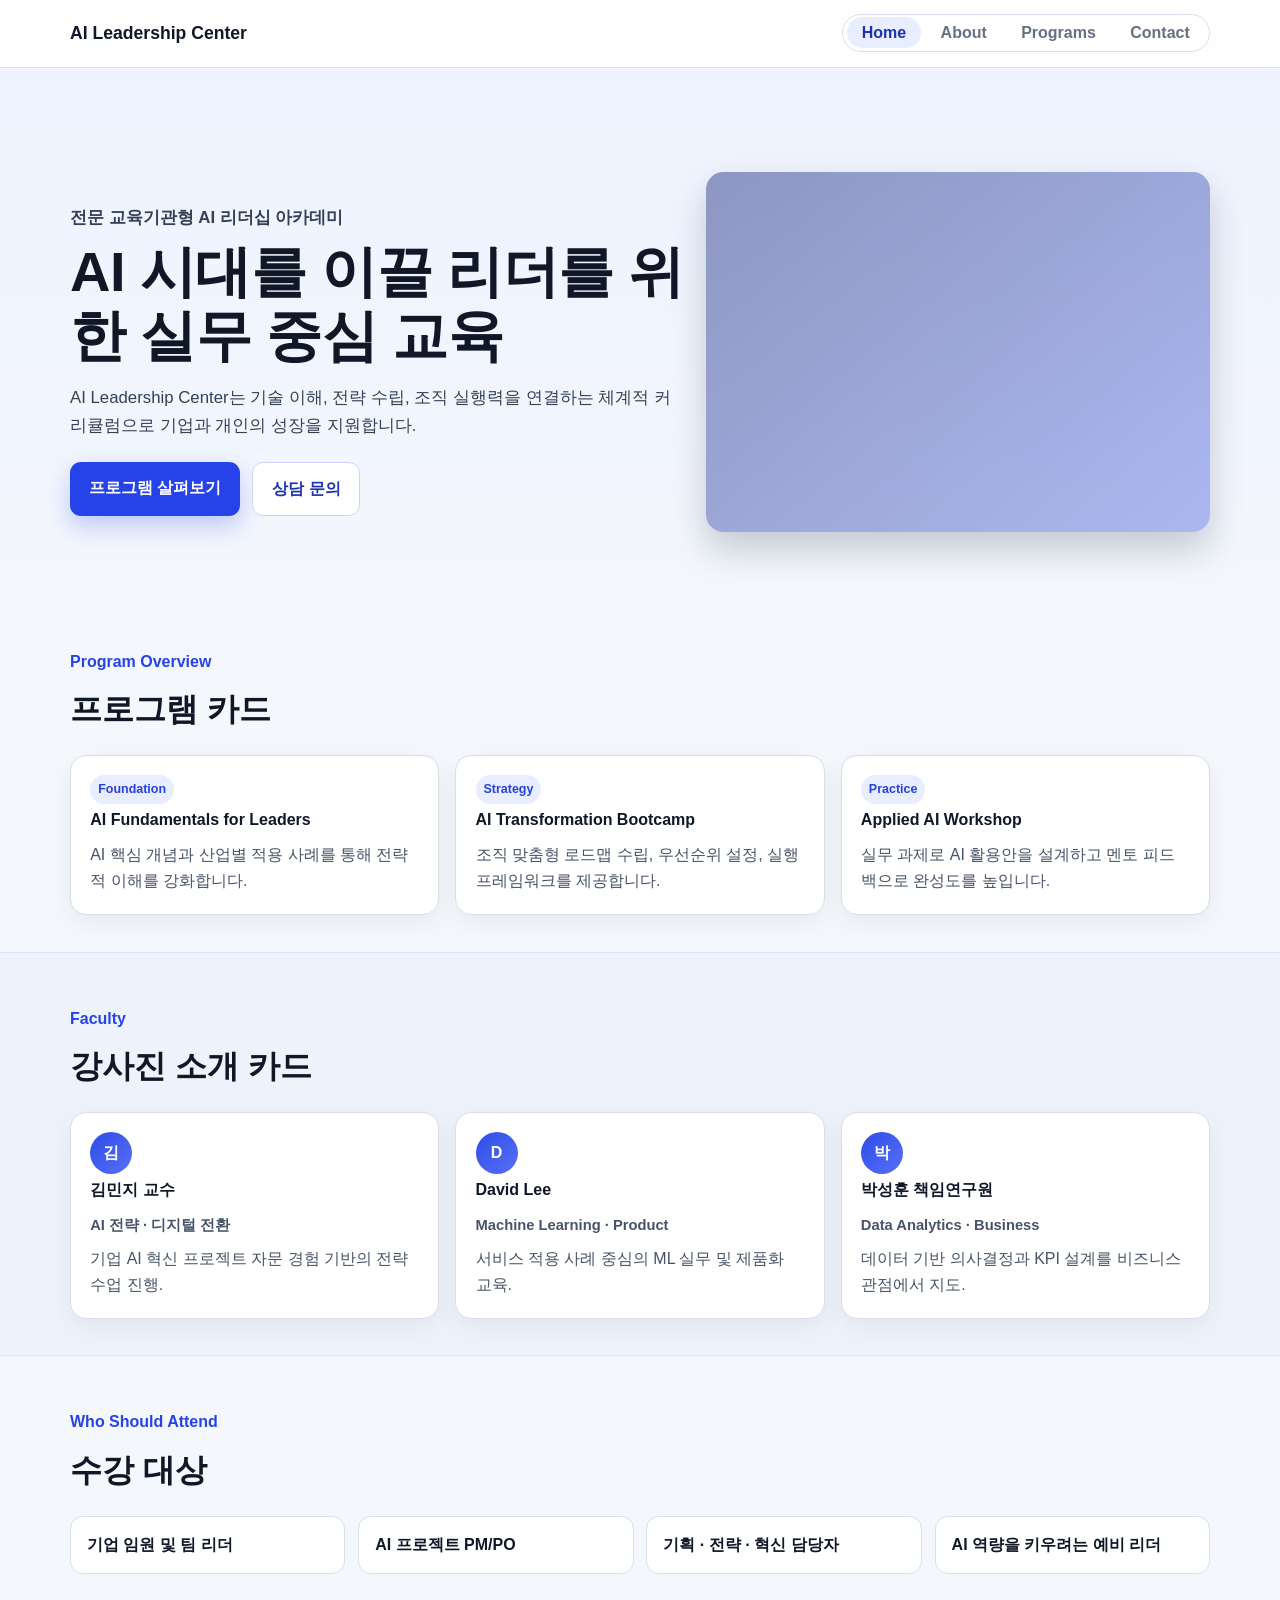
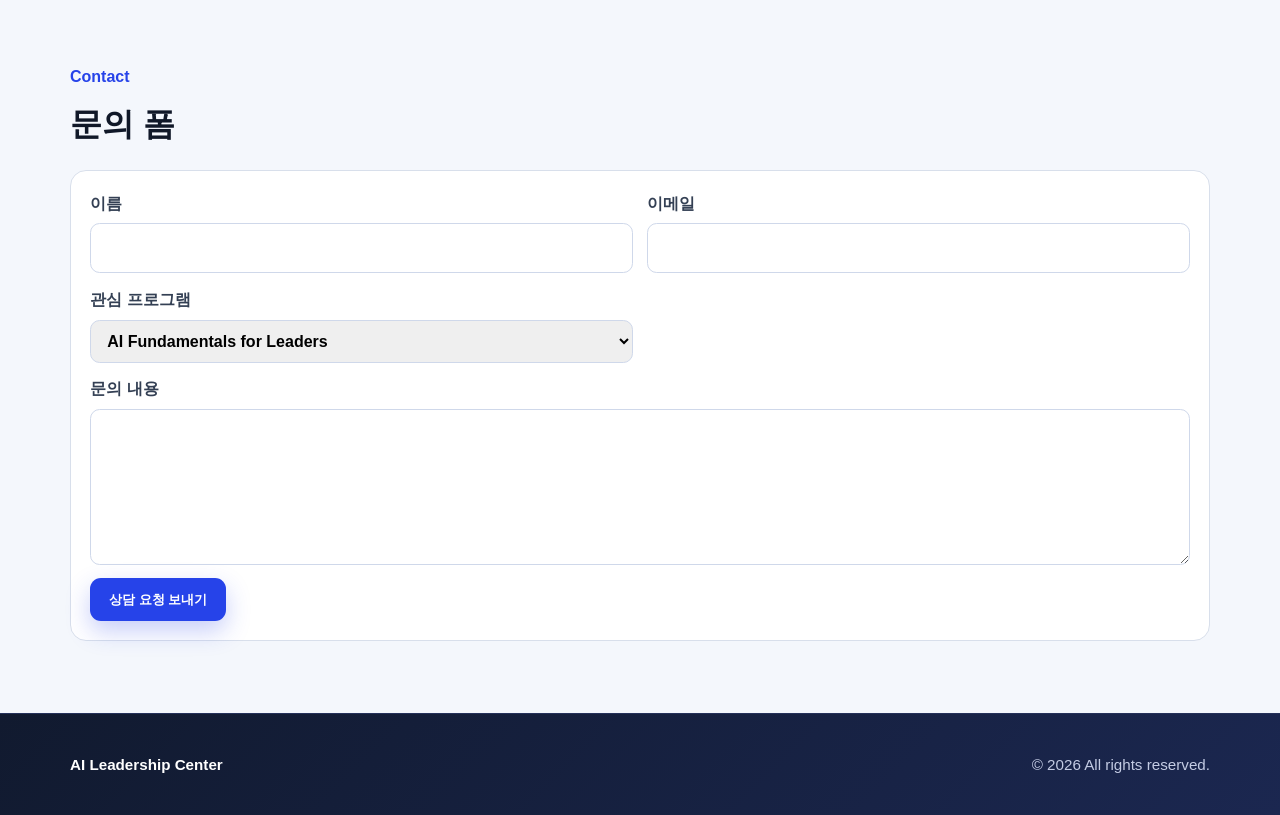
==== index.html @ 2c6bb5c0 "Fix cross-page navigation links and robust active menu detection" ====
<!DOCTYPE html>
<html lang="ko">
  <head>
    <meta charset="UTF-8" />
    <meta name="viewport" content="width=device-width, initial-scale=1.0" />
    <title>AI Leadership Center | Home</title>
    <link rel="stylesheet" href="styles.css" />
  </head>
  <body data-page="home">
    <header class="site-header">
      <div class="container">
        <h1 class="logo">AI Leadership Center</h1>
        <nav aria-label="주요 메뉴">
          <ul class="nav-links">
            <li><a href="./index.html" data-nav="home">Home</a></li>
            <li><a href="./about.html" data-nav="about">About</a></li>
            <li><a href="./programs.html" data-nav="programs">Programs</a></li>
            <li><a href="./contact.html" data-nav="contact">Contact</a></li>
          </ul>
        </nav>
      </div>
    </header>

    <main>
      <section class="hero">
        <div class="container hero-layout">
          <div class="hero-content">
            <p class="eyebrow">전문 교육기관형 AI 리더십 아카데미</p>
            <h2>AI 시대를 이끌 리더를 위한 실무 중심 교육</h2>
            <p>
              AI Leadership Center는 기술 이해, 전략 수립, 조직 실행력을 연결하는
              체계적 커리큘럼으로 기업과 개인의 성장을 지원합니다.
            </p>
            <div class="hero-actions">
              <a class="button" href="#programs">프로그램 살펴보기</a>
              <a class="button secondary" href="#inquiry">상담 문의</a>
            </div>
          </div>
          <div class="hero-image" role="img" aria-label="AI 교육 현장 이미지"></div>
        </div>
      </section>

      <section id="programs" class="section container">
        <div class="section-heading">
          <p class="eyebrow">Program Overview</p>
          <h3>프로그램 카드</h3>
        </div>
        <div class="program-grid">
          <article class="program-card">
            <span class="tag">Foundation</span>
            <h4>AI Fundamentals for Leaders</h4>
            <p>AI 핵심 개념과 산업별 적용 사례를 통해 전략적 이해를 강화합니다.</p>
          </article>
          <article class="program-card">
            <span class="tag">Strategy</span>
            <h4>AI Transformation Bootcamp</h4>
            <p>조직 맞춤형 로드맵 수립, 우선순위 설정, 실행 프레임워크를 제공합니다.</p>
          </article>
          <article class="program-card">
            <span class="tag">Practice</span>
            <h4>Applied AI Workshop</h4>
            <p>실무 과제로 AI 활용안을 설계하고 멘토 피드백으로 완성도를 높입니다.</p>
          </article>
        </div>
      </section>

      <section class="section section-alt">
        <div class="container">
          <div class="section-heading">
            <p class="eyebrow">Faculty</p>
            <h3>강사진 소개 카드</h3>
          </div>
          <div class="faculty-grid">
            <article class="faculty-card">
              <div class="avatar">김</div>
              <h4>김민지 교수</h4>
              <p class="meta">AI 전략 · 디지털 전환</p>
              <p>기업 AI 혁신 프로젝트 자문 경험 기반의 전략 수업 진행.</p>
            </article>
            <article class="faculty-card">
              <div class="avatar">D</div>
              <h4>David Lee</h4>
              <p class="meta">Machine Learning · Product</p>
              <p>서비스 적용 사례 중심의 ML 실무 및 제품화 교육.</p>
            </article>
            <article class="faculty-card">
              <div class="avatar">박</div>
              <h4>박성훈 책임연구원</h4>
              <p class="meta">Data Analytics · Business</p>
              <p>데이터 기반 의사결정과 KPI 설계를 비즈니스 관점에서 지도.</p>
            </article>
          </div>
        </div>
      </section>

      <section class="section container">
        <div class="section-heading">
          <p class="eyebrow">Who Should Attend</p>
          <h3>수강 대상</h3>
        </div>
        <div class="audience-grid">
          <article class="audience-item">기업 임원 및 팀 리더</article>
          <article class="audience-item">AI 프로젝트 PM/PO</article>
          <article class="audience-item">기획 · 전략 · 혁신 담당자</article>
          <article class="audience-item">AI 역량을 키우려는 예비 리더</article>
        </div>
      </section>

      <section id="inquiry" class="section container">
        <div class="section-heading">
          <p class="eyebrow">Contact</p>
          <h3>문의 폼</h3>
        </div>
        <form class="inquiry-form" action="#" method="post">
          <label>
            이름
            <input type="text" name="name" required />
          </label>
          <label>
            이메일
            <input type="email" name="email" required />
          </label>
          <label>
            관심 프로그램
            <select name="program">
              <option>AI Fundamentals for Leaders</option>
              <option>AI Transformation Bootcamp</option>
              <option>Applied AI Workshop</option>
            </select>
          </label>
          <label class="full">
            문의 내용
            <textarea name="message" rows="5" required></textarea>
          </label>
          <button class="button" type="submit">상담 요청 보내기</button>
        </form>
      </section>
    </main>

    <footer class="site-footer">
      <div class="container footer-content">
        <p class="footer-brand">AI Leadership Center</p>
        <p>© <span id="year"></span> All rights reserved.</p>
      </div>
    </footer>

    <script src="script.js"></script>
  </body>
</html>
---- styles.css ----
:root {
  --bg: #f4f7fc;
  --surface: #ffffff;
  --text: #101828;
  --primary: #2643e9;
  --primary-dark: #1d33af;
  --muted: #667085;
  --line: #d8dfeb;
}

* { box-sizing: border-box; }

body {
  margin: 0;
  font-family: "Pretendard", "Noto Sans KR", -apple-system, BlinkMacSystemFont, "Segoe UI", sans-serif;
  color: var(--text);
  background: linear-gradient(180deg, #edf2ff 0%, var(--bg) 28%);
  line-height: 1.65;
}

.container { width: min(1140px, 92%); margin: 0 auto; }

.site-header {
  position: sticky; top: 0; z-index: 10;
  background: rgba(255, 255, 255, 0.9);
  backdrop-filter: blur(10px);
  border-bottom: 1px solid var(--line);
}
.site-header .container {
  display: flex; align-items: center; justify-content: space-between;
  gap: 1rem; padding: 0.9rem 0;
}
.logo { margin: 0; font-size: 1.1rem; font-weight: 800; }

.nav-links {
  list-style: none; display: flex; gap: 0.35rem;
  padding: 0.3rem; margin: 0; border: 1px solid var(--line);
  border-radius: 999px; background: var(--surface);
}
.nav-links a {
  text-decoration: none; color: var(--muted); font-weight: 600;
  padding: 0.45rem 0.9rem; border-radius: 999px;
}
.nav-links a.active, .nav-links a:hover { background: #e8edff; color: var(--primary-dark); }

.hero { padding: 6.5rem 0 4rem; }
.hero-layout {
  display: grid; grid-template-columns: 1.1fr 0.9fr; gap: 1.2rem;
  align-items: center;
}
.eyebrow { color: var(--primary); font-weight: 700; margin-bottom: 0.5rem; }
.hero-content h2 {
  margin: 0; font-size: clamp(2.1rem, 4.6vw, 3.5rem);
  line-height: 1.15; letter-spacing: -0.01em;
}
.hero-content p { margin-top: 1rem; color: #344054; font-size: 1.05rem; }
.hero-actions { display: flex; gap: 0.75rem; flex-wrap: wrap; margin-top: 1.4rem; }
.hero-image {
  min-height: 360px; border-radius: 1.1rem;
  background:
    linear-gradient(140deg, rgba(22, 38, 120, 0.45), rgba(39, 66, 216, 0.35)),
    url('https://images.unsplash.com/photo-1516321318423-f06f85e504b3?auto=format&fit=crop&w=1200&q=80') center/cover no-repeat;
  box-shadow: 0 18px 36px rgba(16, 24, 40, 0.2);
}

.button {
  display: inline-block; background: var(--primary); color: #fff;
  text-decoration: none; padding: 0.78rem 1.18rem; border-radius: 0.68rem;
  font-weight: 600; border: 0; cursor: pointer;
  box-shadow: 0 10px 24px rgba(38, 67, 233, 0.26);
}
.button:hover { background: var(--primary-dark); }
.button.secondary {
  background: #fff; color: var(--primary-dark);
  border: 1px solid #cad4ff; box-shadow: none;
}

.section { padding: 2.3rem 0; }
.section-alt {
  background: #eef2fb; border-top: 1px solid #dde4f3; border-bottom: 1px solid #dde4f3;
}
.section-heading h3 { margin: 0; font-size: clamp(1.4rem, 2.8vw, 2rem); }
.page-content { padding: 4rem 0 5rem; }

.program-grid, .faculty-grid {
  display: grid; grid-template-columns: repeat(auto-fit, minmax(230px, 1fr));
  gap: 1rem; margin-top: 1.2rem;
}
.program-card, .faculty-card {
  background: var(--surface); border: 1px solid var(--line); padding: 1.2rem;
  border-radius: 1rem; box-shadow: 0 8px 26px rgba(16, 24, 40, 0.06);
}
.program-card h4, .faculty-card h4 { margin: 0.2rem 0 0; }
.program-card p, .faculty-card p { margin: 0.55rem 0 0; color: #475467; }
.tag {
  display: inline-block; font-size: 0.78rem; font-weight: 700;
  color: #2742d8; background: #e8edff; padding: 0.25rem 0.5rem; border-radius: 999px;
}
.avatar {
  width: 42px; height: 42px; border-radius: 50%; display: grid; place-items: center;
  background: linear-gradient(135deg, #2d4dea, #5870f6); color: #fff; font-weight: 700;
}
.meta { font-size: 0.92rem; color: #2c4de0; font-weight: 600; }

.audience-grid {
  margin-top: 1.2rem;
  display: grid; grid-template-columns: repeat(auto-fit, minmax(210px, 1fr)); gap: 0.8rem;
}
.audience-item {
  background: #fff; border: 1px solid var(--line); border-radius: 0.8rem;
  padding: 0.95rem 1rem; font-weight: 600;
}

.inquiry-form {
  margin-top: 1.2rem;
  background: #fff; border: 1px solid var(--line); border-radius: 1rem;
  padding: 1.2rem; display: grid; gap: 0.85rem;
  grid-template-columns: repeat(2, minmax(0, 1fr));
}
.inquiry-form label {
  display: grid; gap: 0.4rem; font-weight: 600; color: #344054;
}
.inquiry-form input, .inquiry-form select, .inquiry-form textarea {
  width: 100%; border: 1px solid #cfd8ea; border-radius: 0.6rem;
  padding: 0.68rem 0.75rem; font: inherit;
}
.inquiry-form .full { grid-column: 1 / -1; }
.inquiry-form button { width: fit-content; }

.contact-list { padding-left: 1.2rem; }
.site-footer {
  margin-top: 2.2rem; background: linear-gradient(135deg, #111a2f, #1b2750);
  color: #c4cce4; border-top: 1px solid #25315a;
}
.footer-content {
  display: flex; justify-content: space-between; gap: 1rem; align-items: center;
  padding: 1.4rem 0; font-size: 0.95rem;
}
.footer-brand { margin: 0; font-weight: 700; color: #fff; }

@media (max-width: 960px) {
  .hero-layout { grid-template-columns: 1fr; }
  .hero-image { min-height: 280px; }
}

@media (max-width: 760px) {
  .site-header .container, .footer-content { flex-direction: column; align-items: flex-start; }
  .inquiry-form { grid-template-columns: 1fr; }
}
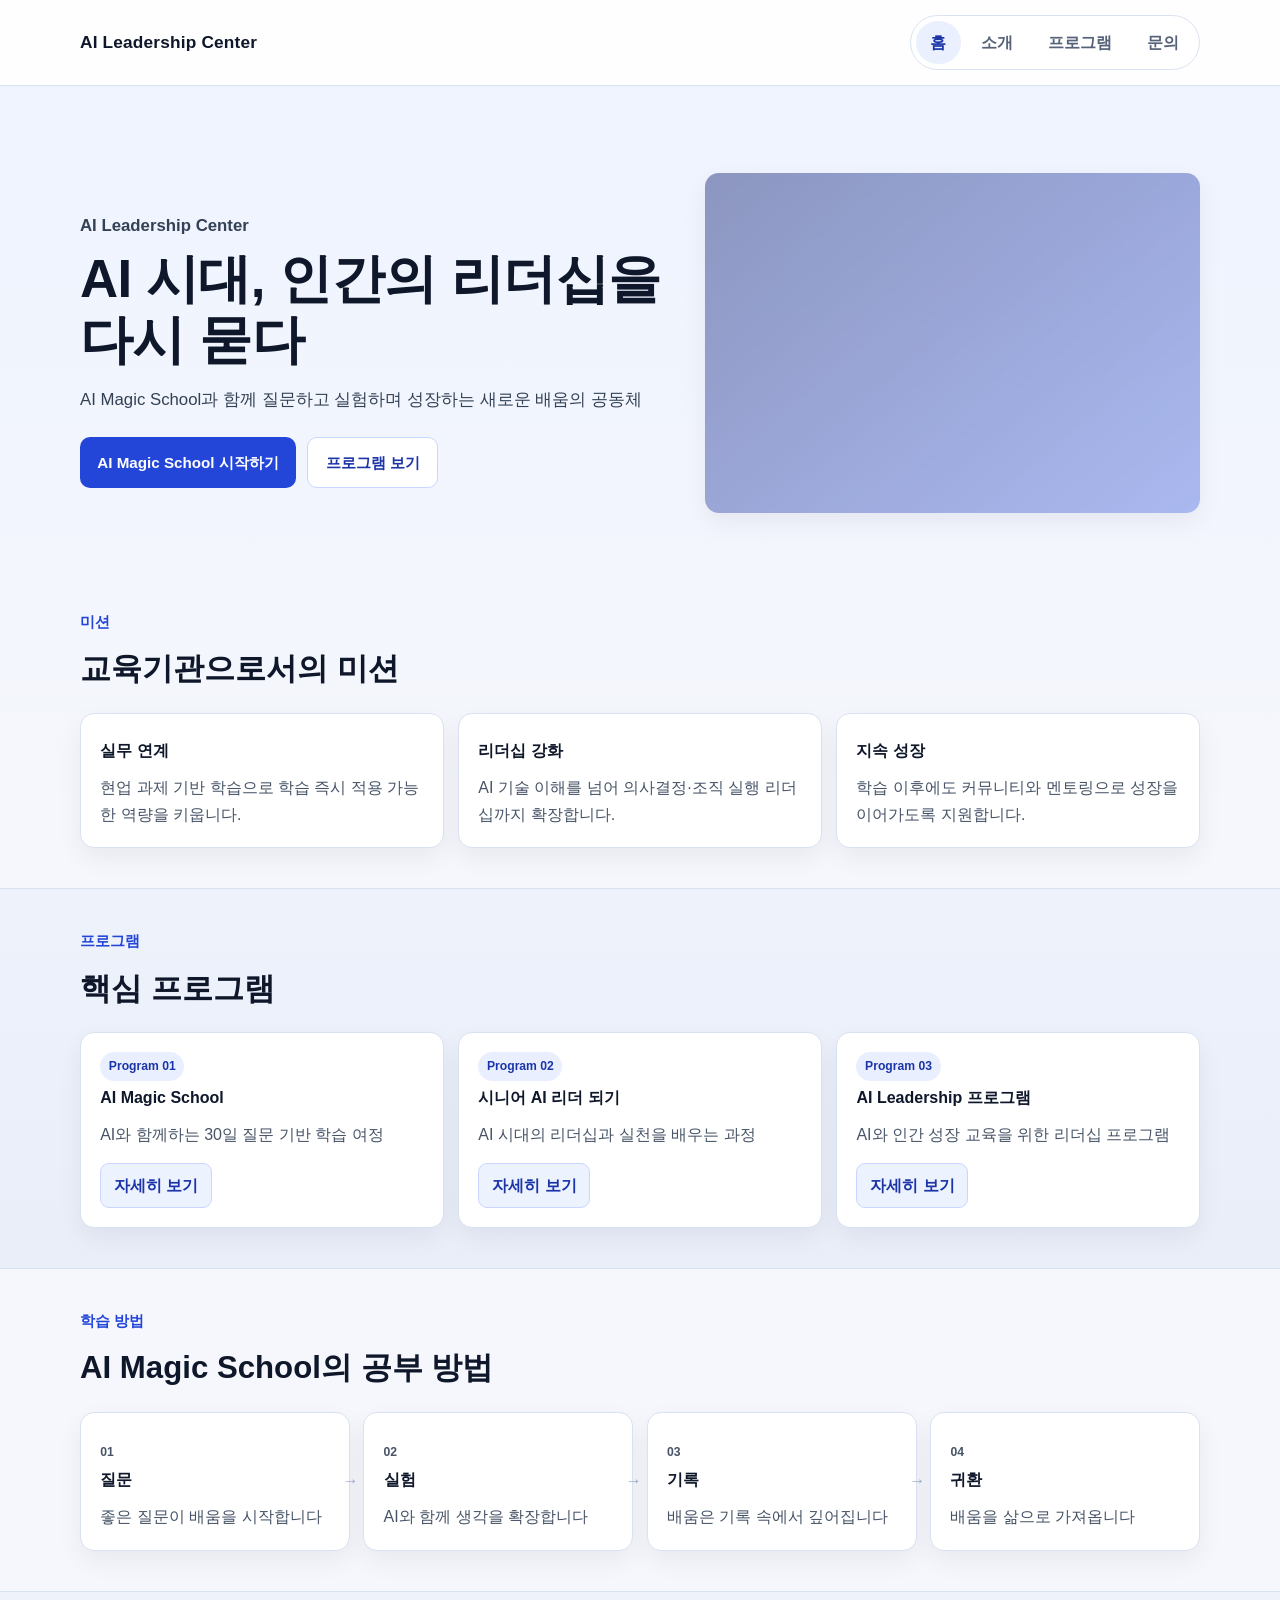
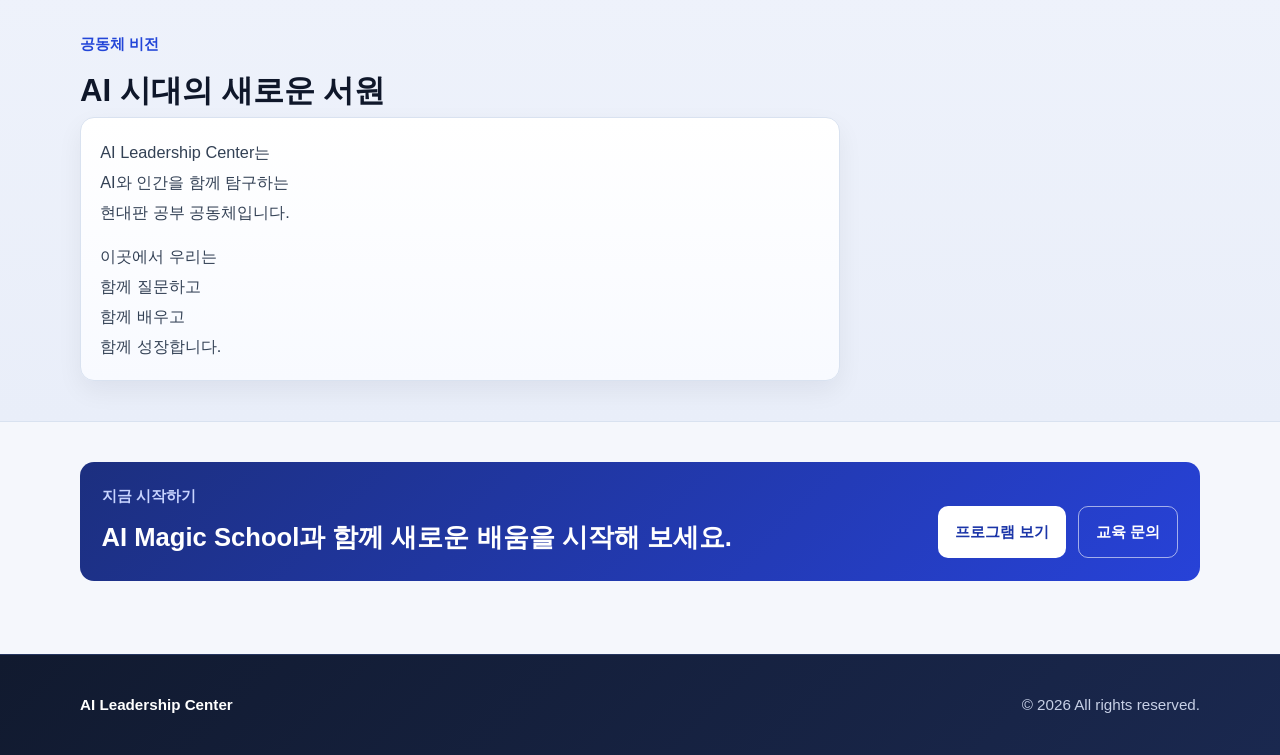
==== commit 5ab5b5b1: "Fix static navigation href format across all pages" ====
--- a/index.html
+++ b/index.html
@@ -12,128 +12,141 @@
         <h1 class="logo">AI Leadership Center</h1>
         <nav aria-label="주요 메뉴">
           <ul class="nav-links">
-            <li><a href="./index.html" data-nav="home">Home</a></li>
-            <li><a href="./about.html" data-nav="about">About</a></li>
-            <li><a href="./programs.html" data-nav="programs">Programs</a></li>
-            <li><a href="./contact.html" data-nav="contact">Contact</a></li>
+            <li><a href="index.html" data-nav="home">홈</a></li>
+            <li><a href="about.html" data-nav="about">소개</a></li>
+            <li><a href="programs.html" data-nav="programs">프로그램</a></li>
+            <li><a href="contact.html" data-nav="contact">문의</a></li>
           </ul>
         </nav>
       </div>
     </header>
 
     <main>
-      <section class="hero">
+      <section id="hero" class="hero">
         <div class="container hero-layout">
           <div class="hero-content">
-            <p class="eyebrow">전문 교육기관형 AI 리더십 아카데미</p>
-            <h2>AI 시대를 이끌 리더를 위한 실무 중심 교육</h2>
+            <p class="eyebrow">AI Leadership Center</p>
+            <h2>AI 시대, 인간의 리더십을 다시 묻다</h2>
             <p>
-              AI Leadership Center는 기술 이해, 전략 수립, 조직 실행력을 연결하는
-              체계적 커리큘럼으로 기업과 개인의 성장을 지원합니다.
+              AI Magic School과 함께 질문하고 실험하며 성장하는 새로운 배움의 공동체
             </p>
             <div class="hero-actions">
-              <a class="button" href="#programs">프로그램 살펴보기</a>
-              <a class="button secondary" href="#inquiry">상담 문의</a>
+              <a class="button" href="./contact.html">AI Magic School 시작하기</a>
+              <a class="button secondary" href="./programs.html">프로그램 보기</a>
             </div>
           </div>
           <div class="hero-image" role="img" aria-label="AI 교육 현장 이미지"></div>
         </div>
       </section>
 
-      <section id="programs" class="section container">
+      <section id="mission" class="section container">
         <div class="section-heading">
-          <p class="eyebrow">Program Overview</p>
-          <h3>프로그램 카드</h3>
+          <p class="eyebrow">미션</p>
+          <h3>교육기관으로서의 미션</h3>
         </div>
-        <div class="program-grid">
+        <div class="mission-grid">
           <article class="program-card">
-            <span class="tag">Foundation</span>
-            <h4>AI Fundamentals for Leaders</h4>
-            <p>AI 핵심 개념과 산업별 적용 사례를 통해 전략적 이해를 강화합니다.</p>
+            <h4>실무 연계</h4>
+            <p>현업 과제 기반 학습으로 학습 즉시 적용 가능한 역량을 키웁니다.</p>
           </article>
           <article class="program-card">
-            <span class="tag">Strategy</span>
-            <h4>AI Transformation Bootcamp</h4>
-            <p>조직 맞춤형 로드맵 수립, 우선순위 설정, 실행 프레임워크를 제공합니다.</p>
+            <h4>리더십 강화</h4>
+            <p>AI 기술 이해를 넘어 의사결정·조직 실행 리더십까지 확장합니다.</p>
           </article>
           <article class="program-card">
-            <span class="tag">Practice</span>
-            <h4>Applied AI Workshop</h4>
-            <p>실무 과제로 AI 활용안을 설계하고 멘토 피드백으로 완성도를 높입니다.</p>
+            <h4>지속 성장</h4>
+            <p>학습 이후에도 커뮤니티와 멘토링으로 성장을 이어가도록 지원합니다.</p>
           </article>
         </div>
       </section>
 
-      <section class="section section-alt">
+      <section id="programs" class="section section-alt">
         <div class="container">
           <div class="section-heading">
-            <p class="eyebrow">Faculty</p>
-            <h3>강사진 소개 카드</h3>
+            <p class="eyebrow">프로그램</p>
+            <h3>핵심 프로그램</h3>
           </div>
-          <div class="faculty-grid">
-            <article class="faculty-card">
-              <div class="avatar">김</div>
-              <h4>김민지 교수</h4>
-              <p class="meta">AI 전략 · 디지털 전환</p>
-              <p>기업 AI 혁신 프로젝트 자문 경험 기반의 전략 수업 진행.</p>
+          <div class="program-grid">
+            <article class="program-card">
+              <span class="tag">Program 01</span>
+              <h4>AI Magic School</h4>
+              <p>AI와 함께하는 30일 질문 기반 학습 여정</p>
+              <a class="card-link" href="./programs.html">자세히 보기</a>
             </article>
-            <article class="faculty-card">
-              <div class="avatar">D</div>
-              <h4>David Lee</h4>
-              <p class="meta">Machine Learning · Product</p>
-              <p>서비스 적용 사례 중심의 ML 실무 및 제품화 교육.</p>
+            <article class="program-card">
+              <span class="tag">Program 02</span>
+              <h4>시니어 AI 리더 되기</h4>
+              <p>AI 시대의 리더십과 실천을 배우는 과정</p>
+              <a class="card-link" href="./programs.html">자세히 보기</a>
             </article>
-            <article class="faculty-card">
-              <div class="avatar">박</div>
-              <h4>박성훈 책임연구원</h4>
-              <p class="meta">Data Analytics · Business</p>
-              <p>데이터 기반 의사결정과 KPI 설계를 비즈니스 관점에서 지도.</p>
+            <article class="program-card">
+              <span class="tag">Program 03</span>
+              <h4>AI Leadership 프로그램</h4>
+              <p>AI와 인간 성장 교육을 위한 리더십 프로그램</p>
+              <a class="card-link" href="./programs.html">자세히 보기</a>
             </article>
           </div>
         </div>
       </section>
 
-      <section class="section container">
+      <section id="learning-method" class="section container">
         <div class="section-heading">
-          <p class="eyebrow">Who Should Attend</p>
-          <h3>수강 대상</h3>
+          <p class="eyebrow">학습 방법</p>
+          <h3>AI Magic School의 공부 방법</h3>
         </div>
-        <div class="audience-grid">
-          <article class="audience-item">기업 임원 및 팀 리더</article>
-          <article class="audience-item">AI 프로젝트 PM/PO</article>
-          <article class="audience-item">기획 · 전략 · 혁신 담당자</article>
-          <article class="audience-item">AI 역량을 키우려는 예비 리더</article>
+        <div class="study-flow">
+          <article class="flow-card">
+            <p class="flow-step">01</p>
+            <h4>질문</h4>
+            <p>좋은 질문이 배움을 시작합니다</p>
+          </article>
+          <article class="flow-card">
+            <p class="flow-step">02</p>
+            <h4>실험</h4>
+            <p>AI와 함께 생각을 확장합니다</p>
+          </article>
+          <article class="flow-card">
+            <p class="flow-step">03</p>
+            <h4>기록</h4>
+            <p>배움은 기록 속에서 깊어집니다</p>
+          </article>
+          <article class="flow-card">
+            <p class="flow-step">04</p>
+            <h4>귀환</h4>
+            <p>배움을 삶으로 가져옵니다</p>
+          </article>
         </div>
       </section>
 
-      <section id="inquiry" class="section container">
-        <div class="section-heading">
-          <p class="eyebrow">Contact</p>
-          <h3>문의 폼</h3>
+      <section id="community-vision" class="section section-alt vision-reflection">
+        <div class="container">
+          <div class="section-heading">
+            <p class="eyebrow">공동체 비전</p>
+            <h3>AI 시대의 새로운 서원</h3>
+          </div>
+          <div class="vision-panel quiet-panel">
+            <p>AI Leadership Center는</p>
+            <p>AI와 인간을 함께 탐구하는</p>
+            <p>현대판 공부 공동체입니다.</p>
+            <p class="divider-space">이곳에서 우리는</p>
+            <p>함께 질문하고</p>
+            <p>함께 배우고</p>
+            <p>함께 성장합니다.</p>
+          </div>
         </div>
-        <form class="inquiry-form" action="#" method="post">
-          <label>
-            이름
-            <input type="text" name="name" required />
-          </label>
-          <label>
-            이메일
-            <input type="email" name="email" required />
-          </label>
-          <label>
-            관심 프로그램
-            <select name="program">
-              <option>AI Fundamentals for Leaders</option>
-              <option>AI Transformation Bootcamp</option>
-              <option>Applied AI Workshop</option>
-            </select>
-          </label>
-          <label class="full">
-            문의 내용
-            <textarea name="message" rows="5" required></textarea>
-          </label>
-          <button class="button" type="submit">상담 요청 보내기</button>
-        </form>
+      </section>
+
+      <section id="cta" class="section container">
+        <div class="cta-strip">
+          <div>
+            <p class="eyebrow">지금 시작하기</p>
+            <h3>AI Magic School과 함께 새로운 배움을 시작해 보세요.</h3>
+          </div>
+          <div class="cta-actions">
+            <a class="button" href="./programs.html">프로그램 보기</a>
+            <a class="button secondary" href="./contact.html">교육 문의</a>
+          </div>
+        </div>
       </section>
     </main>
 
--- a/styles.css
+++ b/styles.css
@@ -1,149 +1,547 @@
 :root {
-  --bg: #f4f7fc;
+  --bg: #f5f7fc;
   --surface: #ffffff;
-  --text: #101828;
-  --primary: #2643e9;
-  --primary-dark: #1d33af;
-  --muted: #667085;
-  --line: #d8dfeb;
-}
-
-* { box-sizing: border-box; }
-
+  --surface-soft: #f8faff;
+  --text: #0f172a;
+  --muted: #55627a;
+  --primary: #2346d8;
+  --primary-dark: #1b35a8;
+  --line: #d9e2f0;
+  --radius: 14px;
+  --shadow: 0 10px 26px rgba(15, 23, 42, 0.06);
+}
+
+* {
+  box-sizing: border-box;
+}
+
+html,
 body {
-  margin: 0;
-  font-family: "Pretendard", "Noto Sans KR", -apple-system, BlinkMacSystemFont, "Segoe UI", sans-serif;
+  overflow-x: hidden;
+}
+
+body {
+  margin: 0;
+  font-family: "Pretendard", "Noto Sans KR", -apple-system, BlinkMacSystemFont,
+    "Segoe UI", sans-serif;
   color: var(--text);
-  background: linear-gradient(180deg, #edf2ff 0%, var(--bg) 28%);
-  line-height: 1.65;
-}
-
-.container { width: min(1140px, 92%); margin: 0 auto; }
+  background: linear-gradient(180deg, #eef3ff 0%, var(--bg) 34%);
+  line-height: 1.7;
+}
+
+img,
+video,
+iframe {
+  max-width: 100%;
+}
+
+.container {
+  width: min(1120px, 92%);
+  margin: 0 auto;
+}
 
 .site-header {
-  position: sticky; top: 0; z-index: 10;
+  position: sticky;
+  top: 0;
+  z-index: 20;
   background: rgba(255, 255, 255, 0.9);
   backdrop-filter: blur(10px);
   border-bottom: 1px solid var(--line);
 }
+
 .site-header .container {
-  display: flex; align-items: center; justify-content: space-between;
-  gap: 1rem; padding: 0.9rem 0;
-}
-.logo { margin: 0; font-size: 1.1rem; font-weight: 800; }
+  display: flex;
+  align-items: center;
+  justify-content: space-between;
+  gap: 1rem;
+  padding: 0.95rem 0;
+}
+
+.logo {
+  margin: 0;
+  font-size: 1.08rem;
+  font-weight: 800;
+  letter-spacing: 0.01em;
+}
 
 .nav-links {
-  list-style: none; display: flex; gap: 0.35rem;
-  padding: 0.3rem; margin: 0; border: 1px solid var(--line);
-  border-radius: 999px; background: var(--surface);
-}
+  list-style: none;
+  display: flex;
+  flex-wrap: wrap;
+  gap: 0.35rem;
+  margin: 0;
+  padding: 0.3rem;
+  border: 1px solid var(--line);
+  border-radius: 999px;
+  background: var(--surface);
+}
+
 .nav-links a {
-  text-decoration: none; color: var(--muted); font-weight: 600;
-  padding: 0.45rem 0.9rem; border-radius: 999px;
-}
-.nav-links a.active, .nav-links a:hover { background: #e8edff; color: var(--primary-dark); }
-
-.hero { padding: 6.5rem 0 4rem; }
+  display: inline-block;
+  text-decoration: none;
+  color: var(--muted);
+  font-weight: 600;
+  border-radius: 999px;
+  padding: 0.5rem 0.92rem;
+}
+
+.nav-links a.active,
+.nav-links a:hover {
+  background: #ebf0ff;
+  color: var(--primary-dark);
+}
+
+.hero {
+  padding: 5.4rem 0 3.6rem;
+}
+
 .hero-layout {
-  display: grid; grid-template-columns: 1.1fr 0.9fr; gap: 1.2rem;
+  display: grid;
+  grid-template-columns: 1.1fr 0.9fr;
+  gap: 1.2rem;
   align-items: center;
 }
-.eyebrow { color: var(--primary); font-weight: 700; margin-bottom: 0.5rem; }
+
+.eyebrow {
+  margin: 0 0 0.45rem;
+  color: var(--primary);
+  font-weight: 700;
+  font-size: 0.92rem;
+}
+
 .hero-content h2 {
-  margin: 0; font-size: clamp(2.1rem, 4.6vw, 3.5rem);
-  line-height: 1.15; letter-spacing: -0.01em;
-}
-.hero-content p { margin-top: 1rem; color: #344054; font-size: 1.05rem; }
-.hero-actions { display: flex; gap: 0.75rem; flex-wrap: wrap; margin-top: 1.4rem; }
+  margin: 0;
+  font-size: clamp(2rem, 4.8vw, 3.3rem);
+  line-height: 1.17;
+  letter-spacing: -0.01em;
+}
+
+.hero-content p {
+  margin-top: 0.95rem;
+  color: #334155;
+  font-size: 1.05rem;
+}
+
 .hero-image {
-  min-height: 360px; border-radius: 1.1rem;
+  min-height: 340px;
+  border-radius: var(--radius);
   background:
-    linear-gradient(140deg, rgba(22, 38, 120, 0.45), rgba(39, 66, 216, 0.35)),
-    url('https://images.unsplash.com/photo-1516321318423-f06f85e504b3?auto=format&fit=crop&w=1200&q=80') center/cover no-repeat;
-  box-shadow: 0 18px 36px rgba(16, 24, 40, 0.2);
+    linear-gradient(140deg, rgba(18, 35, 117, 0.45), rgba(35, 70, 216, 0.35)),
+    url("https://images.unsplash.com/photo-1516321318423-f06f85e504b3?auto=format&fit=crop&w=1200&q=80")
+      center / cover no-repeat;
+  box-shadow: var(--shadow);
+}
+
+.hero-actions,
+.cta-actions {
+  display: flex;
+  flex-wrap: wrap;
+  gap: 0.7rem;
+  margin-top: 1.35rem;
 }
 
 .button {
-  display: inline-block; background: var(--primary); color: #fff;
-  text-decoration: none; padding: 0.78rem 1.18rem; border-radius: 0.68rem;
-  font-weight: 600; border: 0; cursor: pointer;
-  box-shadow: 0 10px 24px rgba(38, 67, 233, 0.26);
-}
-.button:hover { background: var(--primary-dark); }
+  display: inline-flex;
+  align-items: center;
+  justify-content: center;
+  min-height: 44px;
+  text-decoration: none;
+  border: 0;
+  cursor: pointer;
+  background: var(--primary);
+  color: #fff;
+  font-weight: 700;
+  font-size: 0.95rem;
+  border-radius: 10px;
+  padding: 0.75rem 1.08rem;
+}
+
+.button:hover {
+  background: var(--primary-dark);
+}
+
 .button.secondary {
-  background: #fff; color: var(--primary-dark);
-  border: 1px solid #cad4ff; box-shadow: none;
-}
-
-.section { padding: 2.3rem 0; }
-.section-alt {
-  background: #eef2fb; border-top: 1px solid #dde4f3; border-bottom: 1px solid #dde4f3;
-}
-.section-heading h3 { margin: 0; font-size: clamp(1.4rem, 2.8vw, 2rem); }
-.page-content { padding: 4rem 0 5rem; }
-
-.program-grid, .faculty-grid {
-  display: grid; grid-template-columns: repeat(auto-fit, minmax(230px, 1fr));
-  gap: 1rem; margin-top: 1.2rem;
-}
-.program-card, .faculty-card {
-  background: var(--surface); border: 1px solid var(--line); padding: 1.2rem;
-  border-radius: 1rem; box-shadow: 0 8px 26px rgba(16, 24, 40, 0.06);
-}
-.program-card h4, .faculty-card h4 { margin: 0.2rem 0 0; }
-.program-card p, .faculty-card p { margin: 0.55rem 0 0; color: #475467; }
+  background: #fff;
+  color: var(--primary-dark);
+  border: 1px solid #cad6ff;
+}
+
+.section {
+  padding: 2.5rem 0;
+}
+
+.section-alt,
+.vision-reflection {
+  background: linear-gradient(180deg, #eef2fb, #e9eef9);
+  border-top: 1px solid var(--line);
+  border-bottom: 1px solid var(--line);
+}
+
+.section-heading h3 {
+  margin: 0;
+  font-size: clamp(1.45rem, 2.6vw, 1.95rem);
+}
+
+.page-content {
+  padding: 3.2rem 0 4.8rem;
+}
+
+.card,
+.program-card,
+.faculty-card,
+.flow-card,
+.about-hero,
+.about-block,
+.programs-hero,
+.program-detail-card,
+.contact-hero,
+.contact-info-panel,
+.contact-card,
+.vision-panel {
+  background: var(--surface);
+  border: 1px solid var(--line);
+  border-radius: var(--radius);
+  box-shadow: var(--shadow);
+}
+
+.program-grid,
+.faculty-grid,
+.mission-grid,
+.about-grid,
+.contact-grid {
+  margin-top: 1.1rem;
+  display: grid;
+  grid-template-columns: repeat(auto-fit, minmax(220px, 1fr));
+  gap: 0.9rem;
+}
+
+.program-card,
+.faculty-card,
+.about-card,
+.audience-item,
+.flow-card,
+.about-hero,
+.about-block,
+.programs-hero,
+.program-detail-card,
+.contact-hero,
+.contact-info-panel,
+.contact-card,
+.vision-panel {
+  padding: 1.2rem;
+}
+
+.program-card,
+.faculty-card {
+  display: flex;
+  flex-direction: column;
+}
+
+.program-card h4,
+.faculty-card h4,
+.flow-card h4,
+.about-block h3,
+.program-detail-card h3,
+.contact-card h3 {
+  margin: 0.22rem 0 0;
+}
+
+.program-card p,
+.faculty-card p,
+.flow-card p,
+.about-hero p,
+.about-block p,
+.programs-hero p,
+.contact-hero p,
+.contact-card p,
+.contact-note,
+.program-detail-grid dd,
+.vision-panel p {
+  margin: 0.62rem 0 0;
+  color: #475467;
+}
+
 .tag {
-  display: inline-block; font-size: 0.78rem; font-weight: 700;
-  color: #2742d8; background: #e8edff; padding: 0.25rem 0.5rem; border-radius: 999px;
-}
+  display: inline-block;
+  width: fit-content;
+  font-size: 0.76rem;
+  font-weight: 700;
+  color: var(--primary-dark);
+  background: #e9efff;
+  padding: 0.24rem 0.54rem;
+  border-radius: 999px;
+}
+
 .avatar {
-  width: 42px; height: 42px; border-radius: 50%; display: grid; place-items: center;
-  background: linear-gradient(135deg, #2d4dea, #5870f6); color: #fff; font-weight: 700;
-}
-.meta { font-size: 0.92rem; color: #2c4de0; font-weight: 600; }
-
-.audience-grid {
-  margin-top: 1.2rem;
-  display: grid; grid-template-columns: repeat(auto-fit, minmax(210px, 1fr)); gap: 0.8rem;
-}
-.audience-item {
-  background: #fff; border: 1px solid var(--line); border-radius: 0.8rem;
-  padding: 0.95rem 1rem; font-weight: 600;
-}
-
-.inquiry-form {
-  margin-top: 1.2rem;
-  background: #fff; border: 1px solid var(--line); border-radius: 1rem;
-  padding: 1.2rem; display: grid; gap: 0.85rem;
-  grid-template-columns: repeat(2, minmax(0, 1fr));
-}
-.inquiry-form label {
-  display: grid; gap: 0.4rem; font-weight: 600; color: #344054;
-}
-.inquiry-form input, .inquiry-form select, .inquiry-form textarea {
-  width: 100%; border: 1px solid #cfd8ea; border-radius: 0.6rem;
-  padding: 0.68rem 0.75rem; font: inherit;
-}
-.inquiry-form .full { grid-column: 1 / -1; }
-.inquiry-form button { width: fit-content; }
-
-.contact-list { padding-left: 1.2rem; }
+  width: 42px;
+  height: 42px;
+  border-radius: 50%;
+  display: grid;
+  place-items: center;
+  color: #fff;
+  font-weight: 700;
+  background: linear-gradient(135deg, #2d4dea, #6078f8);
+}
+
+.meta {
+  font-size: 0.92rem;
+  color: var(--primary-dark);
+  font-weight: 600;
+}
+
+.card-link {
+  margin-top: 0.9rem;
+  width: fit-content;
+  text-decoration: none;
+  font-weight: 700;
+  color: var(--primary-dark);
+  border: 1px solid #cad6ff;
+  background: #edf2ff;
+  border-radius: 9px;
+  padding: 0.5rem 0.8rem;
+}
+
+.card-link:hover {
+  background: #e2eaff;
+}
+
+.audience-grid,
+.method-grid {
+  margin-top: 1.1rem;
+  display: grid;
+  grid-template-columns: repeat(auto-fit, minmax(210px, 1fr));
+  gap: 0.8rem;
+}
+
+.audience-item,
+.about-card {
+  background: var(--surface-soft);
+  border: 1px solid #dbe3f4;
+  border-radius: 12px;
+  font-weight: 600;
+  color: #24324d;
+}
+
+.study-flow {
+  margin-top: 1.1rem;
+  display: grid;
+  grid-template-columns: repeat(4, minmax(0, 1fr));
+  gap: 0.85rem;
+}
+
+.flow-card {
+  position: relative;
+}
+
+.flow-card:not(:last-child)::after {
+  content: "→";
+  position: absolute;
+  right: -0.6rem;
+  top: 50%;
+  transform: translateY(-50%);
+  color: #9aa7c2;
+  font-weight: 700;
+}
+
+.flow-step {
+  margin: 0;
+  font-size: 0.76rem;
+  font-weight: 700;
+  color: var(--primary-dark);
+}
+
+.quiet-panel {
+  max-width: 760px;
+  background: linear-gradient(180deg, #fff, #f8faff);
+}
+
+.quiet-panel p {
+  margin: 0;
+  font-size: 1.02rem;
+  line-height: 1.84;
+  color: #334155;
+}
+
+.quiet-panel .divider-space {
+  margin-top: 0.85rem;
+}
+
+.cta-strip {
+  background: linear-gradient(135deg, #1c2f7f, #2742d8);
+  color: #fff;
+  border-radius: var(--radius);
+  padding: 1.35rem;
+  display: flex;
+  justify-content: space-between;
+  align-items: center;
+  gap: 1rem;
+}
+
+.cta-strip .eyebrow {
+  color: #c8d4ff;
+}
+
+.cta-strip h3 {
+  margin: 0;
+  font-size: clamp(1.25rem, 2.2vw, 1.6rem);
+}
+
+.cta-strip .button {
+  background: #fff;
+  color: var(--primary-dark);
+  box-shadow: none;
+}
+
+.cta-strip .button.secondary {
+  color: #fff;
+  background: transparent;
+  border: 1px solid rgba(255, 255, 255, 0.58);
+}
+
+.cta-strip .button.secondary:hover {
+  background: rgba(255, 255, 255, 0.12);
+}
+
+.about-page,
+.programs-page,
+.contact-page {
+  display: grid;
+  gap: 1rem;
+}
+
+.about-list,
+.contact-list {
+  margin: 0.8rem 0 0;
+  padding-left: 1.1rem;
+}
+
+.about-list li + li,
+.contact-list li + li {
+  margin-top: 0.42rem;
+}
+
+.program-detail-grid {
+  margin: 0.9rem 0 1.05rem;
+  display: grid;
+  grid-template-columns: 140px 1fr;
+  gap: 0.52rem 1rem;
+}
+
+.program-detail-grid dt {
+  color: #24324d;
+  font-weight: 700;
+}
+
+.program-detail-grid dd {
+  margin: 0;
+}
+
+.contact-note {
+  font-size: 0.95rem;
+}
+
 .site-footer {
-  margin-top: 2.2rem; background: linear-gradient(135deg, #111a2f, #1b2750);
-  color: #c4cce4; border-top: 1px solid #25315a;
-}
+  margin-top: 2.1rem;
+  background: linear-gradient(135deg, #111a2f, #1a284f);
+  color: #c7d0e6;
+  border-top: 1px solid #25355f;
+}
+
 .footer-content {
-  display: flex; justify-content: space-between; gap: 1rem; align-items: center;
-  padding: 1.4rem 0; font-size: 0.95rem;
-}
-.footer-brand { margin: 0; font-weight: 700; color: #fff; }
-
-@media (max-width: 960px) {
-  .hero-layout { grid-template-columns: 1fr; }
-  .hero-image { min-height: 280px; }
+  display: flex;
+  justify-content: space-between;
+  align-items: center;
+  gap: 1rem;
+  padding: 1.35rem 0;
+  font-size: 0.95rem;
+}
+
+.footer-brand {
+  margin: 0;
+  color: #fff;
+  font-weight: 700;
+}
+
+@media (max-width: 1020px) {
+  .hero-layout {
+    grid-template-columns: 1fr;
+  }
+
+  .hero-image {
+    min-height: 280px;
+  }
+
+  .study-flow {
+    grid-template-columns: repeat(2, minmax(0, 1fr));
+  }
+
+  .flow-card:not(:last-child)::after {
+    content: "";
+  }
 }
 
 @media (max-width: 760px) {
-  .site-header .container, .footer-content { flex-direction: column; align-items: flex-start; }
-  .inquiry-form { grid-template-columns: 1fr; }
-}
+  .site-header .container,
+  .footer-content,
+  .cta-strip {
+    flex-direction: column;
+    align-items: flex-start;
+  }
+
+  .nav-links {
+    width: 100%;
+    border-radius: 12px;
+    display: grid;
+    grid-template-columns: repeat(2, minmax(0, 1fr));
+    gap: 0.35rem;
+  }
+
+  .nav-links a {
+    text-align: center;
+    padding: 0.6rem 0.8rem;
+  }
+
+  .hero {
+    padding: 4.4rem 0 3rem;
+  }
+
+  .hero-content h2 {
+    font-size: clamp(1.65rem, 8vw, 2.15rem);
+    line-height: 1.25;
+  }
+
+  .hero-content p {
+    font-size: 1rem;
+  }
+
+  .hero-actions,
+  .cta-actions {
+    width: 100%;
+  }
+
+  .hero-actions .button,
+  .cta-actions .button {
+    flex: 1 1 100%;
+    width: 100%;
+  }
+
+  .program-grid,
+  .faculty-grid,
+  .mission-grid,
+  .about-grid,
+  .contact-grid,
+  .audience-grid,
+  .method-grid,
+  .study-flow {
+    grid-template-columns: 1fr;
+  }
+
+  .program-detail-grid {
+    grid-template-columns: 1fr;
+    gap: 0.22rem;
+  }
+
+  .program-detail-grid dd {
+    margin-bottom: 0.45rem;
+  }
+}
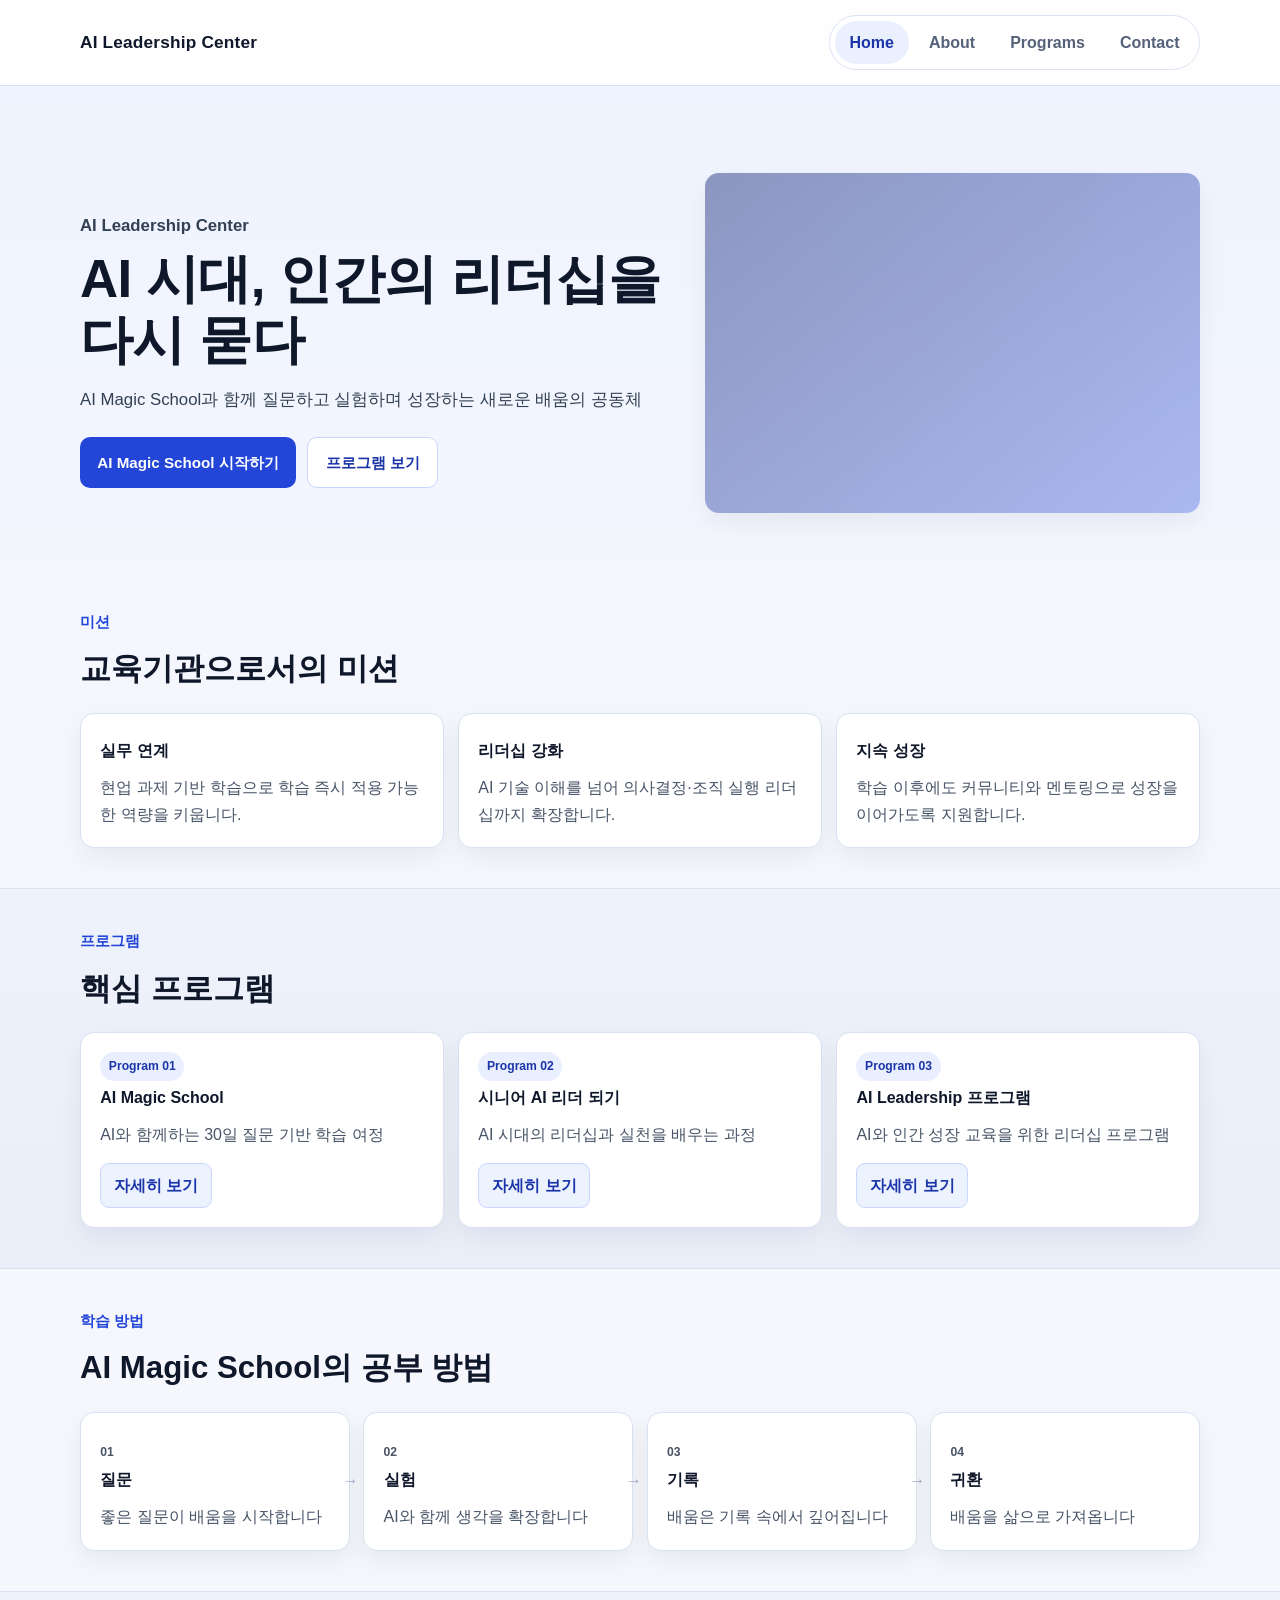
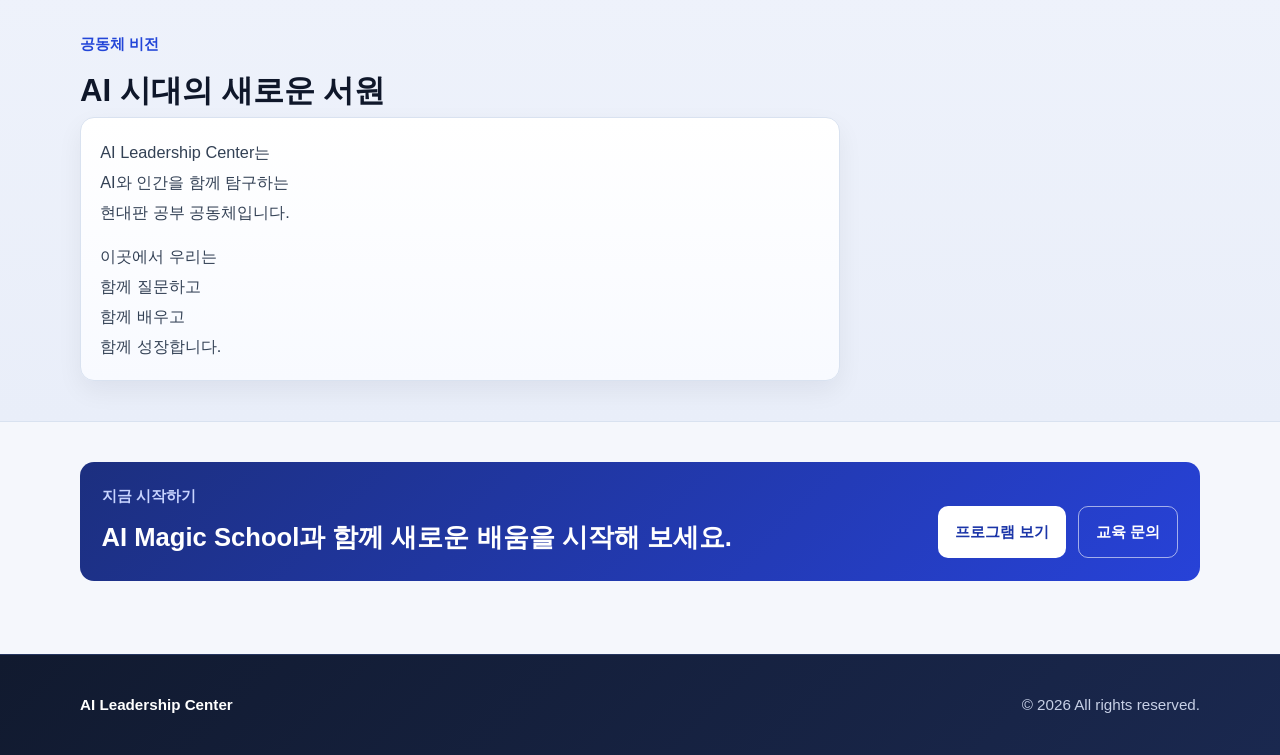
==== commit ca20fff0: "Resolve nav conflicts for static HTML deployment" ====
--- a/index.html
+++ b/index.html
@@ -12,10 +12,10 @@
         <h1 class="logo">AI Leadership Center</h1>
         <nav aria-label="주요 메뉴">
           <ul class="nav-links">
-            <li><a href="index.html" data-nav="home">홈</a></li>
-            <li><a href="about.html" data-nav="about">소개</a></li>
-            <li><a href="programs.html" data-nav="programs">프로그램</a></li>
-            <li><a href="contact.html" data-nav="contact">문의</a></li>
+            <li><a href="index.html">Home</a></li>
+            <li><a href="about.html">About</a></li>
+            <li><a href="programs.html">Programs</a></li>
+            <li><a href="contact.html">Contact</a></li>
           </ul>
         </nav>
       </div>
@@ -31,8 +31,8 @@
               AI Magic School과 함께 질문하고 실험하며 성장하는 새로운 배움의 공동체
             </p>
             <div class="hero-actions">
-              <a class="button" href="./contact.html">AI Magic School 시작하기</a>
-              <a class="button secondary" href="./programs.html">프로그램 보기</a>
+              <a class="button" href="contact.html">AI Magic School 시작하기</a>
+              <a class="button secondary" href="programs.html">프로그램 보기</a>
             </div>
           </div>
           <div class="hero-image" role="img" aria-label="AI 교육 현장 이미지"></div>
@@ -71,19 +71,19 @@
               <span class="tag">Program 01</span>
               <h4>AI Magic School</h4>
               <p>AI와 함께하는 30일 질문 기반 학습 여정</p>
-              <a class="card-link" href="./programs.html">자세히 보기</a>
+              <a class="card-link" href="programs.html">자세히 보기</a>
             </article>
             <article class="program-card">
               <span class="tag">Program 02</span>
               <h4>시니어 AI 리더 되기</h4>
               <p>AI 시대의 리더십과 실천을 배우는 과정</p>
-              <a class="card-link" href="./programs.html">자세히 보기</a>
+              <a class="card-link" href="programs.html">자세히 보기</a>
             </article>
             <article class="program-card">
               <span class="tag">Program 03</span>
               <h4>AI Leadership 프로그램</h4>
               <p>AI와 인간 성장 교육을 위한 리더십 프로그램</p>
-              <a class="card-link" href="./programs.html">자세히 보기</a>
+              <a class="card-link" href="programs.html">자세히 보기</a>
             </article>
           </div>
         </div>
@@ -143,8 +143,8 @@
             <h3>AI Magic School과 함께 새로운 배움을 시작해 보세요.</h3>
           </div>
           <div class="cta-actions">
-            <a class="button" href="./programs.html">프로그램 보기</a>
-            <a class="button secondary" href="./contact.html">교육 문의</a>
+            <a class="button" href="programs.html">프로그램 보기</a>
+            <a class="button secondary" href="contact.html">교육 문의</a>
           </div>
         </div>
       </section>
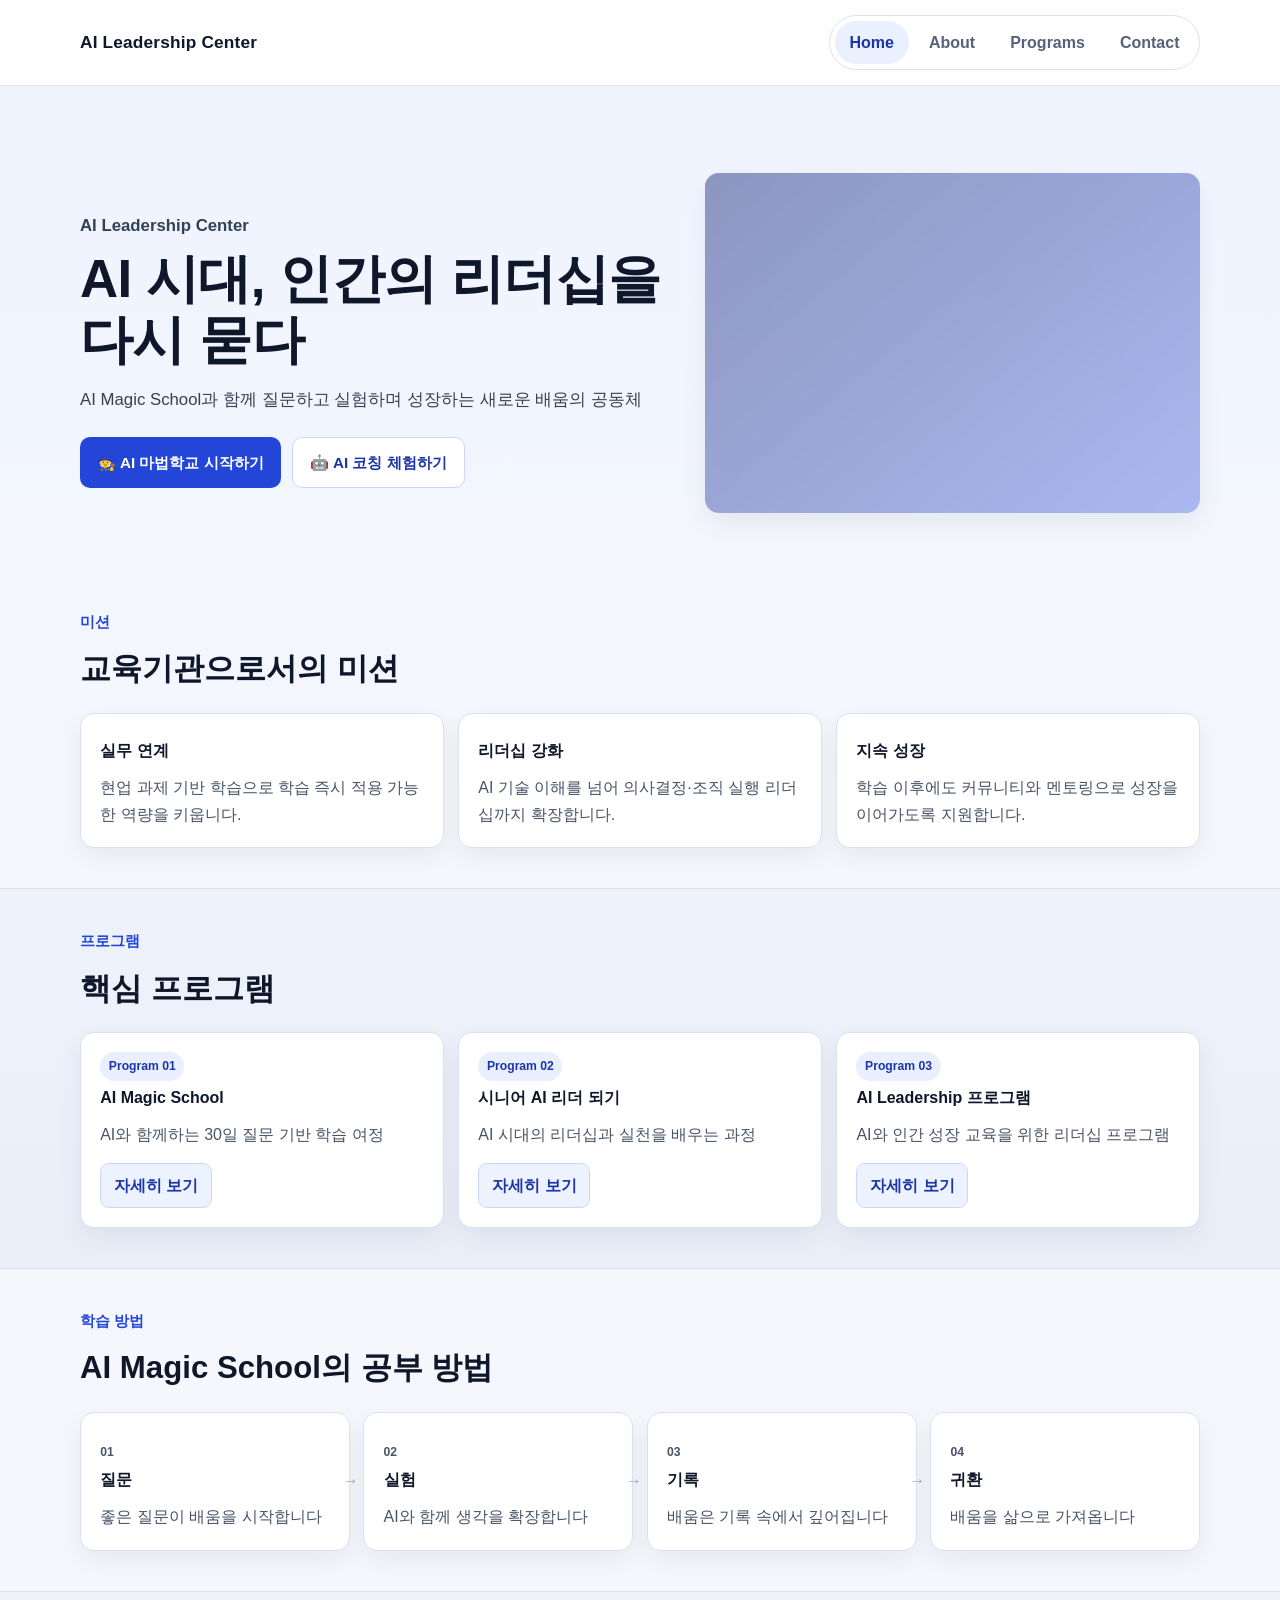
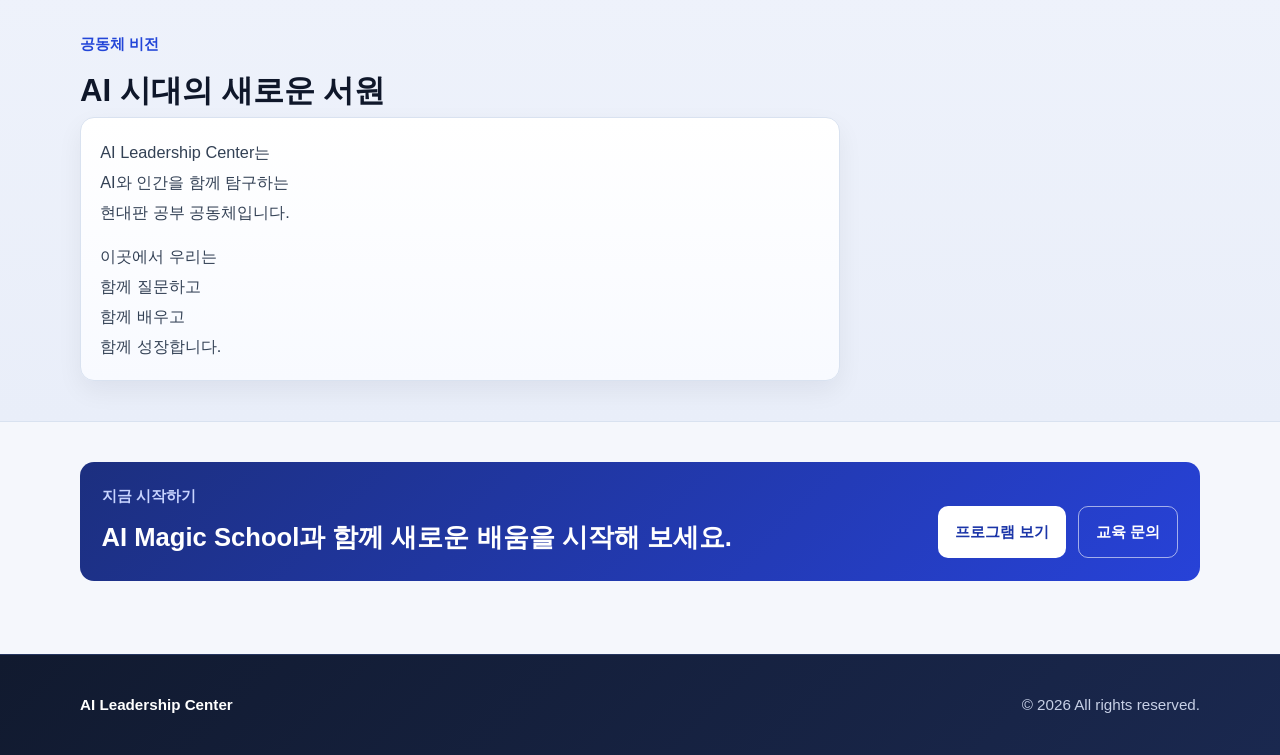
==== commit 0fd4cf47: "홈페이지에 마법학교와 코칭앱 연결 버튼 추가" ====
--- a/index.html
+++ b/index.html
@@ -30,10 +30,16 @@
             <p>
               AI Magic School과 함께 질문하고 실험하며 성장하는 새로운 배움의 공동체
             </p>
-            <div class="hero-actions">
-              <a class="button" href="contact.html">AI Magic School 시작하기</a>
-              <a class="button secondary" href="programs.html">프로그램 보기</a>
-            </div>
+           <div class="hero-actions">
+             <a class="button" href="https://magic.ailc.kr" target="_blank">
+               🧙 AI 마법학교 시작하기
+             </a>
+
+             <a class="button secondary" href="https://magic-ailc-kr.netlify.app" target="_blank">
+               🤖 AI 코칭 체험하기
+             </a>
+          </div>
+             
           </div>
           <div class="hero-image" role="img" aria-label="AI 교육 현장 이미지"></div>
         </div>
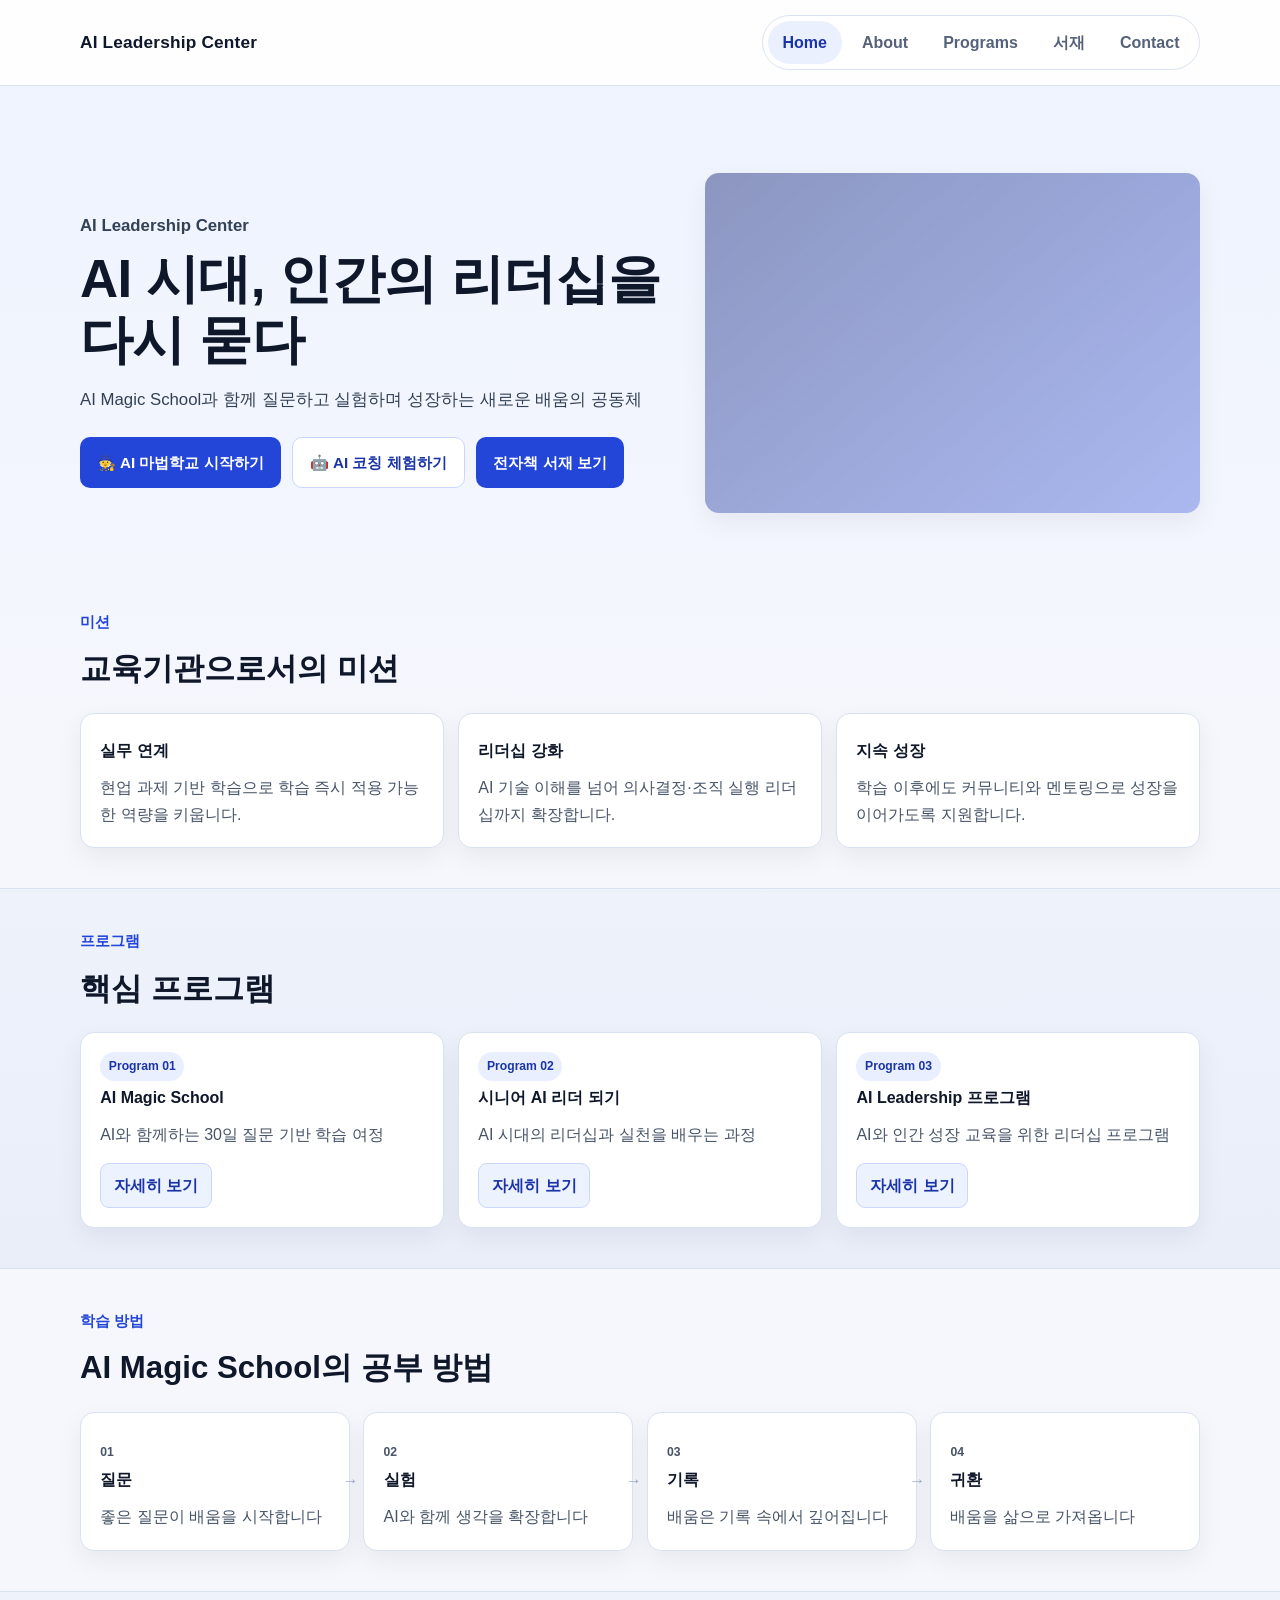
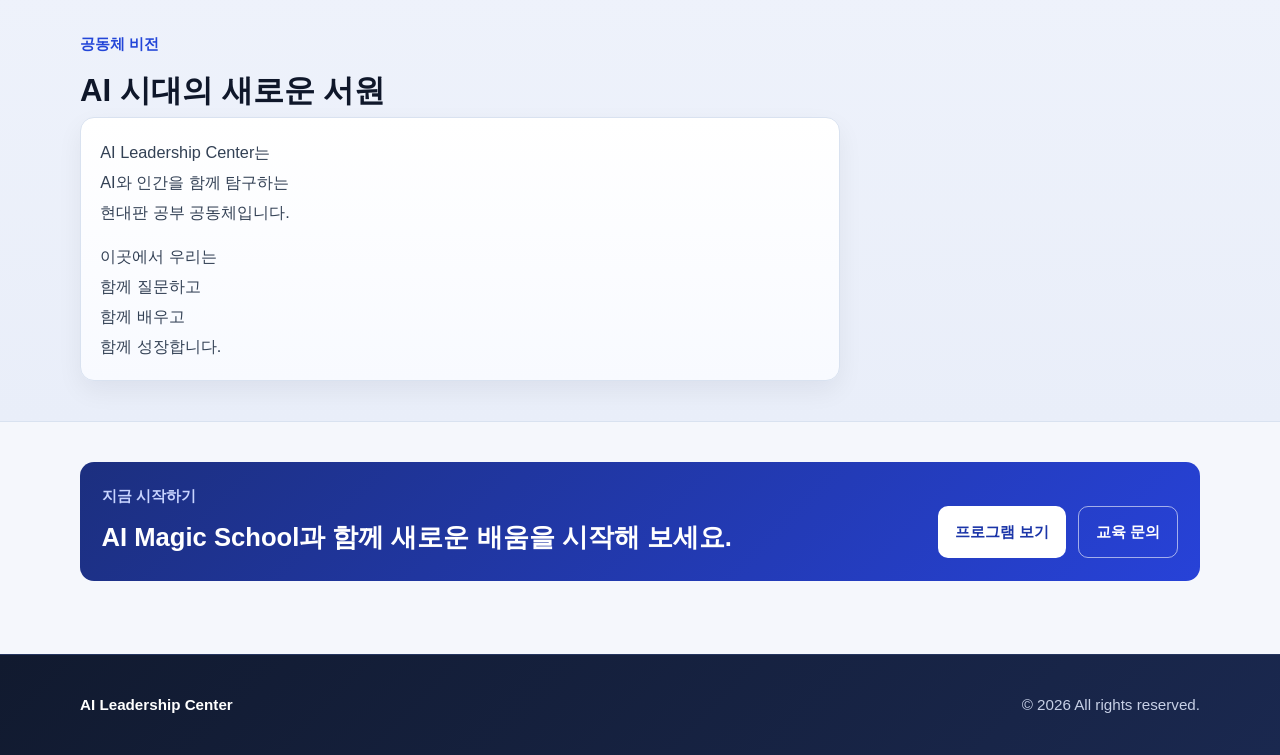
==== commit 28d07c1b: "ailc.kr 메인 구조 v1.0 봉인 — 전자책 서재 연결 완료" ====
--- a/index.html
+++ b/index.html
@@ -4,6 +4,7 @@
     <meta charset="UTF-8" />
     <meta name="viewport" content="width=device-width, initial-scale=1.0" />
     <title>AI Leadership Center | Home</title>
+    <meta name="naver-site-verification" content="6845efcfc2f14e7dcb6e0b0c6526854c932283bc" />
     <link rel="stylesheet" href="styles.css" />
   </head>
   <body data-page="home">
@@ -15,6 +16,7 @@
             <li><a href="index.html">Home</a></li>
             <li><a href="about.html">About</a></li>
             <li><a href="programs.html">Programs</a></li>
+            <li><a href="ebooks.html">서재</a></li>
             <li><a href="contact.html">Contact</a></li>
           </ul>
         </nav>
@@ -31,14 +33,18 @@
               AI Magic School과 함께 질문하고 실험하며 성장하는 새로운 배움의 공동체
             </p>
            <div class="hero-actions">
-             <a class="button" href="https://magic.ailc.kr" target="_blank">
+             <a class="button" href="https://hero.ailc.kr" target="_blank">
                🧙 AI 마법학교 시작하기
              </a>
 
-             <a class="button secondary" href="https://magic-ailc-kr.netlify.app" target="_blank">
+             <a class="button secondary" href="https://magic.ailc.kr" target="_blank">
                🤖 AI 코칭 체험하기
              </a>
-          </div>
+
+             <a class="button" href="ebooks.html">
+              전자책 서재 보기
+             </a>
+           </div>
              
           </div>
           <div class="hero-image" role="img" aria-label="AI 교육 현장 이미지"></div>
--- a/styles.css
+++ b/styles.css
@@ -544,4 +544,8 @@
   .program-detail-grid dd {
     margin-bottom: 0.45rem;
   }
-}
+
+  .magic-card {
+  margin-top: -24px;
+ }
+}
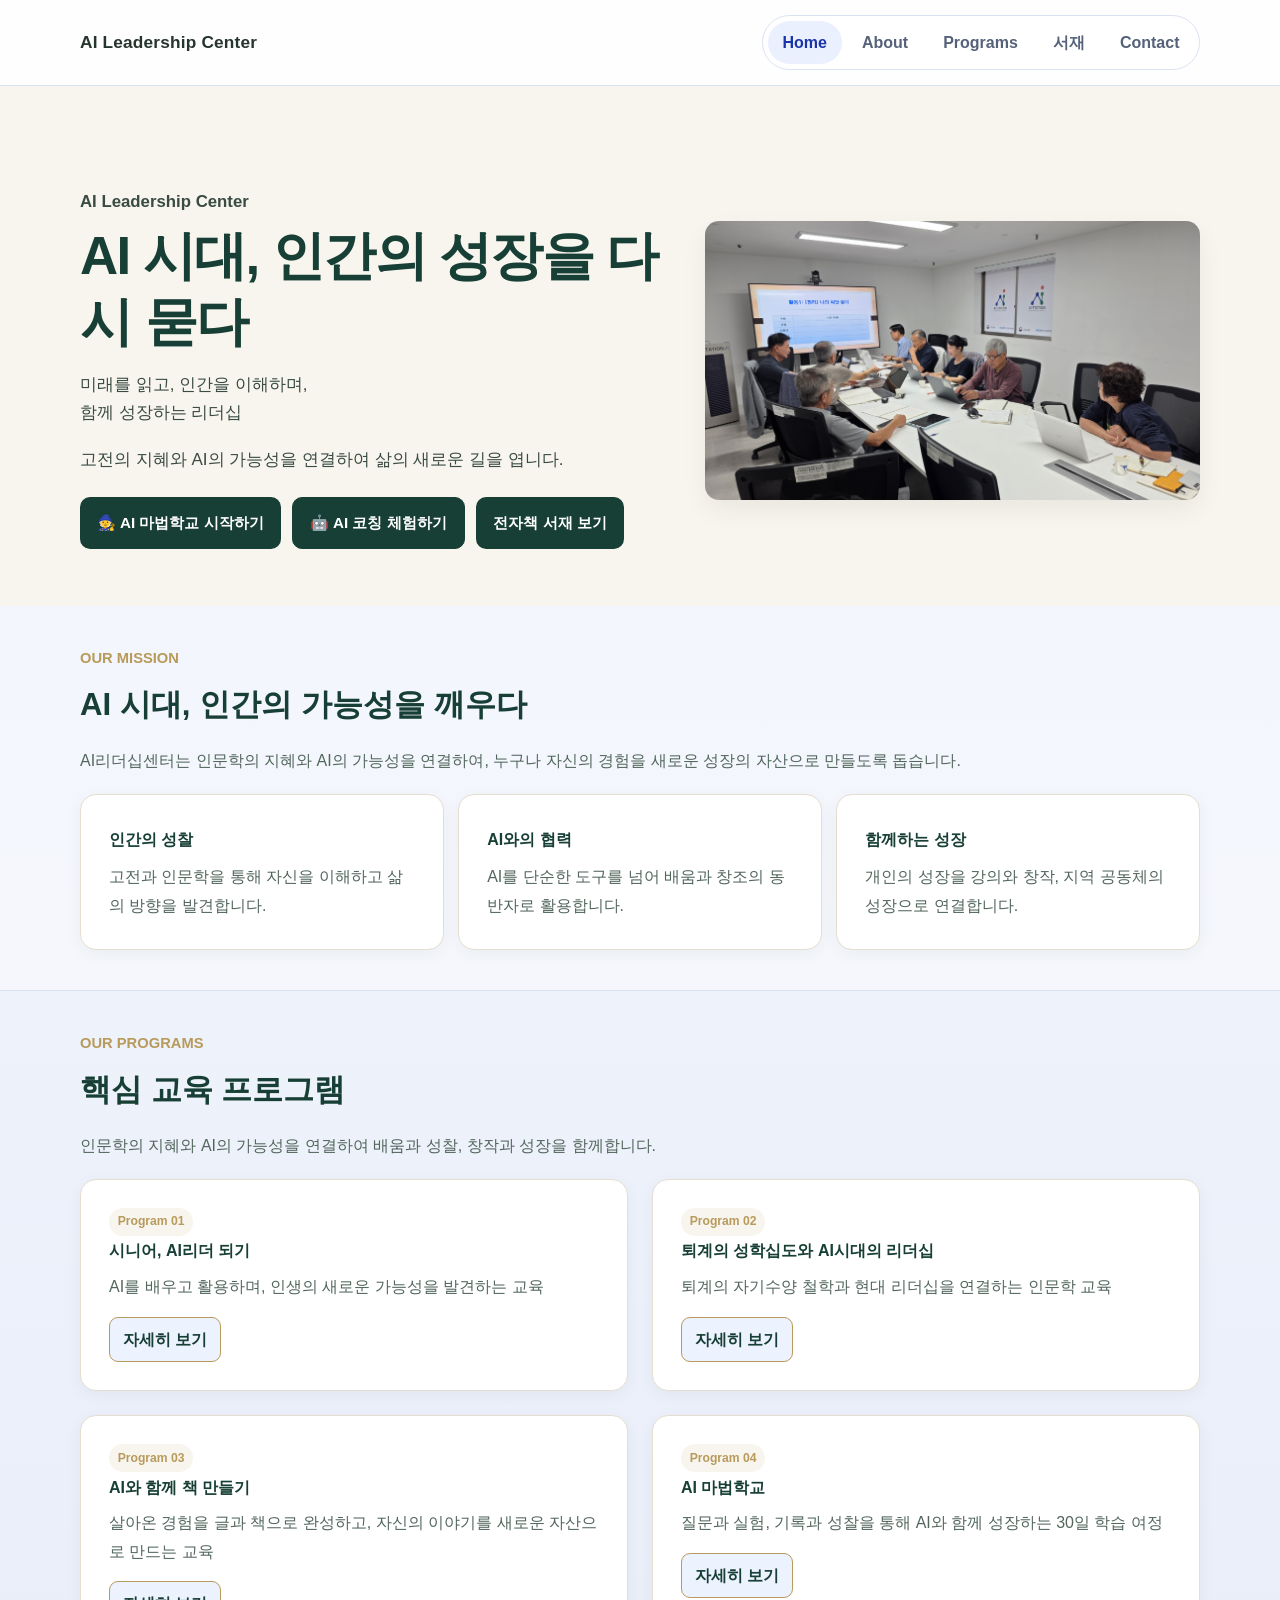
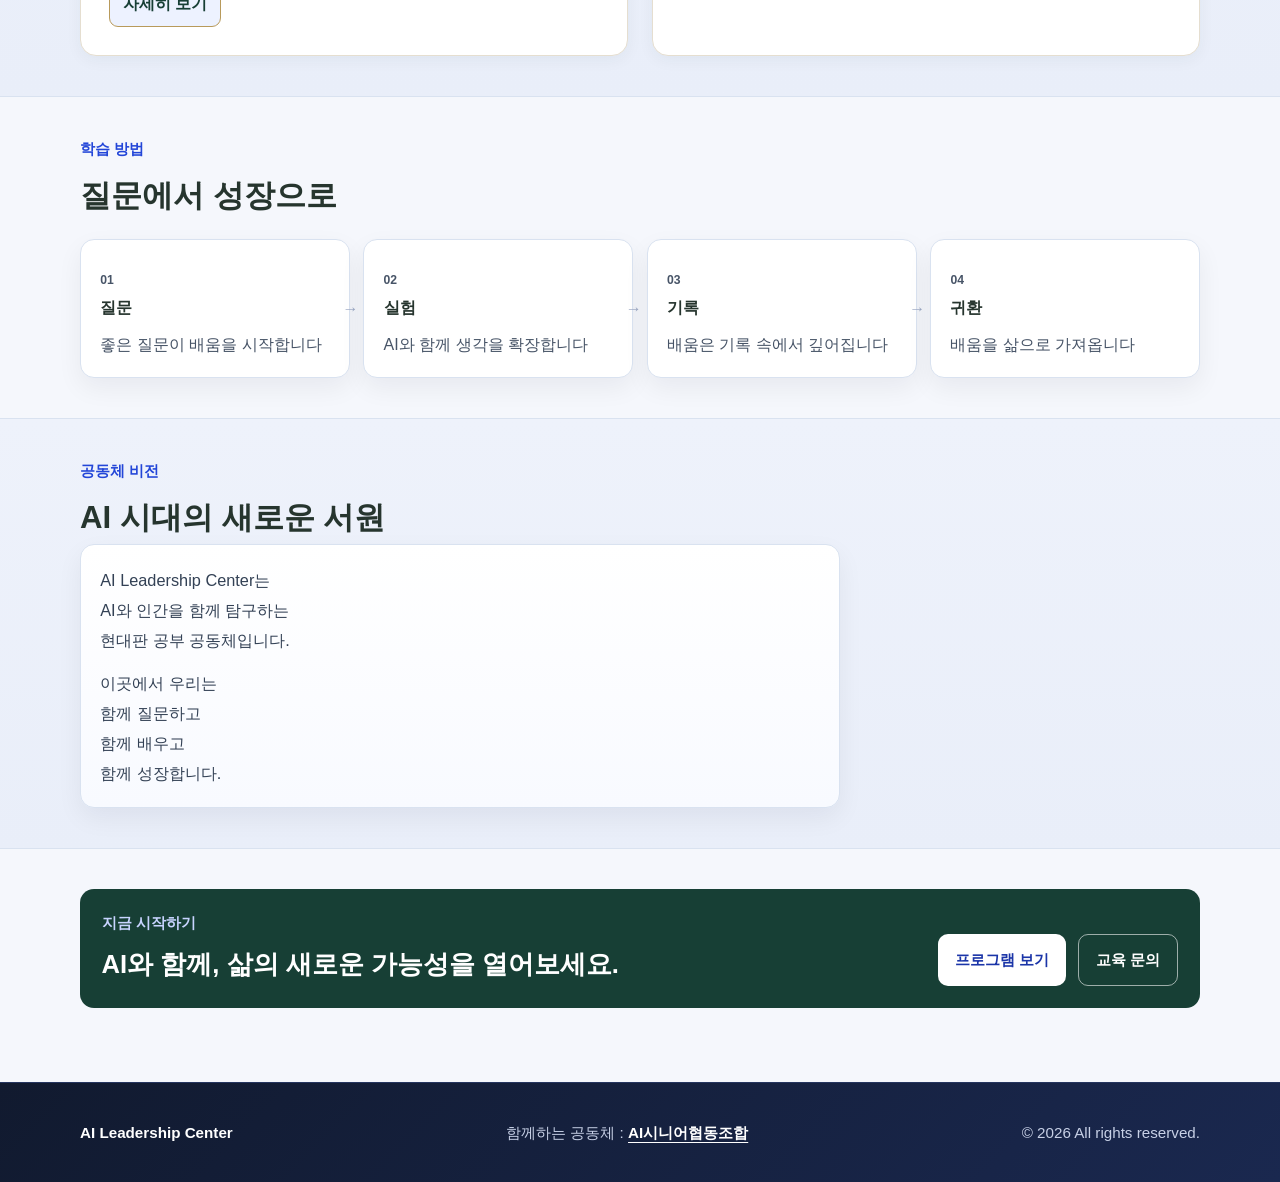
==== commit b0148037: "AI리더십센터 홈페이지 V5.0 전체 파일 업로드" ====
--- a/index.html
+++ b/index.html
@@ -28,10 +28,17 @@
         <div class="container hero-layout">
           <div class="hero-content">
             <p class="eyebrow">AI Leadership Center</p>
-            <h2>AI 시대, 인간의 리더십을 다시 묻다</h2>
-            <p>
-              AI Magic School과 함께 질문하고 실험하며 성장하는 새로운 배움의 공동체
-            </p>
+            
+        <h2>AI 시대, 인간의 성장을 다시 묻다</h2>
+        <p>
+          미래를 읽고, 인간을 이해하며,<br>
+          함께 성장하는 리더십
+        </p>
+        <p class="hero-subtext">
+         고전의 지혜와 AI의 가능성을 연결하여
+         삶의 새로운 길을 엽니다.
+        </p>
+
            <div class="hero-actions">
              <a class="button" href="https://hero.ailc.kr" target="_blank">
                🧙 AI 마법학교 시작하기
@@ -51,60 +58,124 @@
         </div>
       </section>
 
-      <section id="mission" class="section container">
-        <div class="section-heading">
-          <p class="eyebrow">미션</p>
-          <h3>교육기관으로서의 미션</h3>
-        </div>
-        <div class="mission-grid">
-          <article class="program-card">
-            <h4>실무 연계</h4>
-            <p>현업 과제 기반 학습으로 학습 즉시 적용 가능한 역량을 키웁니다.</p>
-          </article>
-          <article class="program-card">
-            <h4>리더십 강화</h4>
-            <p>AI 기술 이해를 넘어 의사결정·조직 실행 리더십까지 확장합니다.</p>
-          </article>
-          <article class="program-card">
-            <h4>지속 성장</h4>
-            <p>학습 이후에도 커뮤니티와 멘토링으로 성장을 이어가도록 지원합니다.</p>
-          </article>
-        </div>
-      </section>
-
-      <section id="programs" class="section section-alt">
-        <div class="container">
-          <div class="section-heading">
-            <p class="eyebrow">프로그램</p>
-            <h3>핵심 프로그램</h3>
-          </div>
-          <div class="program-grid">
-            <article class="program-card">
-              <span class="tag">Program 01</span>
-              <h4>AI Magic School</h4>
-              <p>AI와 함께하는 30일 질문 기반 학습 여정</p>
-              <a class="card-link" href="programs.html">자세히 보기</a>
-            </article>
-            <article class="program-card">
-              <span class="tag">Program 02</span>
-              <h4>시니어 AI 리더 되기</h4>
-              <p>AI 시대의 리더십과 실천을 배우는 과정</p>
-              <a class="card-link" href="programs.html">자세히 보기</a>
-            </article>
-            <article class="program-card">
-              <span class="tag">Program 03</span>
-              <h4>AI Leadership 프로그램</h4>
-              <p>AI와 인간 성장 교육을 위한 리더십 프로그램</p>
-              <a class="card-link" href="programs.html">자세히 보기</a>
-            </article>
-          </div>
-        </div>
-      </section>
+      
+<section id="mission" class="section container">
+  <div class="section-heading">
+    <p class="eyebrow">OUR MISSION</p>
+    <h3>AI 시대, 인간의 가능성을 깨우다</h3>
+    <p>
+      AI리더십센터는 인문학의 지혜와 AI의 가능성을 연결하여,
+      누구나 자신의 경험을 새로운 성장의 자산으로 만들도록 돕습니다.
+    </p>
+  </div>
+
+  <div class="mission-grid">
+    <article class="program-card">
+      <h4>인간의 성찰</h4>
+      <p>
+        고전과 인문학을 통해 자신을 이해하고
+        삶의 방향을 발견합니다.
+      </p>
+    </article>
+
+    <article class="program-card">
+      <h4>AI와의 협력</h4>
+      <p>
+        AI를 단순한 도구를 넘어
+        배움과 창조의 동반자로 활용합니다.
+      </p>
+    </article>
+
+    <article class="program-card">
+      <h4>함께하는 성장</h4>
+      <p>
+        개인의 성장을 강의와 창작,
+        지역 공동체의 성장으로 연결합니다.
+      </p>
+    </article>
+  </div>
+</section>
+
+
+      
+<section id="programs" class="section section-alt">
+  <div class="container">
+    <div class="section-heading">
+      <p class="eyebrow">OUR PROGRAMS</p>
+      <h3>핵심 교육 프로그램</h3>
+      <p>
+        인문학의 지혜와 AI의 가능성을 연결하여
+        배움과 성찰, 창작과 성장을 함께합니다.
+      </p>
+    </div>
+
+    <div class="program-grid">
+
+      <article class="program-card">
+        <span class="tag">Program 01</span>
+        <h4>시니어, AI리더 되기</h4>
+        <p>
+          AI를 배우고 활용하며,
+          인생의 새로운 가능성을 발견하는 교육
+        </p>
+        <a class="card-link" href="programs.html#senior-ai">
+          자세히 보기
+        </a>
+      </article>
+
+      <article class="program-card">
+        <span class="tag">Program 02</span>
+        <h4>퇴계의 성학십도와 AI시대의 리더십</h4>
+        <p>
+          퇴계의 자기수양 철학과
+          현대 리더십을 연결하는 인문학 교육
+        </p>
+        
+      
+       <a class="card-link" href="programs.html#toegye-leadership">
+        자세히 보기
+       </a>
+
+
+      </article>
+
+      <article class="program-card">
+        <span class="tag">Program 03</span>
+        <h4>AI와 함께 책 만들기</h4>
+        <p>
+          살아온 경험을 글과 책으로 완성하고,
+          자신의 이야기를 새로운 자산으로 만드는 교육
+        </p>
+        
+       <a class="card-link" href="programs.html#ai-book">
+         자세히 보기
+       </a>
+
+      </article>
+
+      <article class="program-card">
+        <span class="tag">Program 04</span>
+        <h4>AI 마법학교</h4>
+        <p>
+          질문과 실험, 기록과 성찰을 통해
+          AI와 함께 성장하는 30일 학습 여정
+        </p>
+        
+      <a class="card-link" href="programs.html#ai-magic">
+        자세히 보기
+      </a>
+
+      </article>
+
+    </div>
+  </div>
+</section>
+
 
       <section id="learning-method" class="section container">
         <div class="section-heading">
           <p class="eyebrow">학습 방법</p>
-          <h3>AI Magic School의 공부 방법</h3>
+          <h3>질문에서 성장으로</h3>
         </div>
         <div class="study-flow">
           <article class="flow-card">
@@ -152,7 +223,9 @@
         <div class="cta-strip">
           <div>
             <p class="eyebrow">지금 시작하기</p>
-            <h3>AI Magic School과 함께 새로운 배움을 시작해 보세요.</h3>
+            
+           <h3>AI와 함께, 삶의 새로운 가능성을 열어보세요.</h3>
+
           </div>
           <div class="cta-actions">
             <a class="button" href="programs.html">프로그램 보기</a>
@@ -162,12 +235,33 @@
       </section>
     </main>
 
-    <footer class="site-footer">
-      <div class="container footer-content">
-        <p class="footer-brand">AI Leadership Center</p>
-        <p>© <span id="year"></span> All rights reserved.</p>
-      </div>
-    </footer>
+    
+<!-- STEP 18-5C : FOOTER PARTNER LINK -->
+<footer class="site-footer">
+  <div class="container footer-content">
+
+    <p class="footer-brand">
+      AI Leadership Center
+    </p>
+
+    <p class="footer-partner">
+      함께하는 공동체 :
+      <a
+        href="https://aiseniors.kr"
+        target="_blank"
+        rel="noopener noreferrer">
+        AI시니어협동조합
+      </a>
+    </p>
+
+    <p>
+      © <span id="year"></span>
+      All rights reserved.
+    </p>
+
+  </div>
+</footer>
+
 
     <script src="script.js"></script>
   </body>
--- a/styles.css
+++ b/styles.css
@@ -549,3 +549,992 @@
   margin-top: -24px;
  }
 }
+
+
+/* ======================================
+   AI리더십센터 홈페이지 V5.0
+   STEP 12-1 : 기본 색상 적용
+   ====================================== */
+
+:root {
+  --v5-cream: #F8F5EE;
+  --v5-green: #173F35;
+  --v5-gold: #B89A5B;
+  --v5-text: #26352E;
+}
+
+body {
+  background-color: var(--v5-cream);
+  color: var(--v5-text);
+}
+
+
+/* ======================================
+   V5.0 STEP 12-2C
+   Hero 영역 디자인
+   ====================================== */
+
+#hero {
+  background: #F8F5EE;
+}
+
+#hero .eyebrow {
+  color: #B89A5B;
+}
+
+#hero h2 {
+  color: #173F35;
+}
+
+#hero .hero-content > p {
+  color: #394B43;
+}
+
+#hero .hero-actions .button {
+  background: #173F35;
+  color: #FFFFFF;
+  border-color: #173F35;
+}
+
+#hero .hero-actions .button:hover {
+  background: #245B4D;
+  border-color: #245B4D;
+}
+
+
+/* ======================================
+   V5.0 STEP 12-2D
+   Hero 설명 문구 디자인
+   ====================================== */
+
+#hero .hero-subtext {
+  margin-top: 12px;
+  color: #52665C;
+  font-size: 17px;
+  line-height: 1.8;
+}
+
+#hero .hero-content h2 {
+  line-height: 1.25;
+  letter-spacing: -0.03em;
+}
+
+
+/* ======================================
+   V5.0 STEP 12-2F
+   실제 교육 현장 사진 적용
+   ====================================== */
+
+#hero .hero-image {
+  background-image: url("images/hero-classroom.jpg");
+  background-size: cover;
+  background-position: center;
+  background-repeat: no-repeat;
+}
+
+
+/* ======================================
+   V5.0 STEP 12-2H
+   교육 현장 사진 비율 조정
+   ====================================== */
+
+
+/* V5.0 Hero 사진 비율 최종 조정 */
+
+#hero .hero-image {
+  background-size: cover;
+  background-position: center;
+  aspect-ratio: 16 / 9;
+  height: auto;
+  min-height: 0;
+}
+
+
+/* ======================================
+   V5.0 STEP 13-2
+   미션 영역 디자인
+   ====================================== */
+
+#mission .eyebrow {
+  color: #B89A5B;
+}
+
+#mission .section-heading h3 {
+  color: #173F35;
+}
+
+#mission .section-heading > p:not(.eyebrow) {
+  color: #52665C;
+  line-height: 1.8;
+}
+
+#mission .mission-grid .program-card {
+  background: #FFFFFF;
+  border: 1px solid #E5DED0;
+  border-radius: 16px;
+  padding: 28px;
+  box-shadow: 0 4px 16px rgba(23, 63, 53, 0.05);
+}
+
+#mission .mission-grid .program-card h4 {
+  color: #173F35;
+}
+
+#mission .mission-grid .program-card p {
+  color: #52665C;
+  line-height: 1.8;
+}
+
+
+/* ======================================
+   V5.0 STEP 14-2
+   핵심 교육 프로그램 디자인
+   ====================================== */
+
+#programs .program-grid {
+  display: grid;
+  grid-template-columns: repeat(2, minmax(0, 1fr));
+  gap: 24px;
+}
+
+#programs .eyebrow {
+  color: #B89A5B;
+}
+
+#programs .section-heading h3 {
+  color: #173F35;
+}
+
+#programs .section-heading > p:not(.eyebrow) {
+  color: #52665C;
+  line-height: 1.8;
+}
+
+#programs .program-card {
+  background: #FFFFFF;
+  border: 1px solid #E5DED0;
+  border-radius: 16px;
+  padding: 28px;
+  min-width: 0;
+  box-shadow: 0 4px 16px rgba(23, 63, 53, 0.05);
+}
+
+#programs .program-card .tag {
+  background: #F8F5EE;
+  color: #B89A5B;
+}
+
+#programs .program-card h4 {
+  color: #173F35;
+  line-height: 1.5;
+}
+
+#programs .program-card p {
+  color: #52665C;
+  line-height: 1.8;
+}
+
+#programs .program-card .card-link {
+  color: #173F35;
+  border-color: #B89A5B;
+}
+
+@media (max-width: 760px) {
+  #programs .program-grid {
+    grid-template-columns: 1fr;
+  }
+}
+
+
+/* ======================================
+   V5.0 - Programs Page Design
+   STEP 15-1 : Page Header
+====================================== */
+
+.programs-page .programs-hero {
+  background: #F8F5EE;
+  border-radius: 24px;
+  padding: 64px 40px;
+  margin-bottom: 48px;
+  text-align: center;
+}
+
+.programs-page .programs-hero .eyebrow {
+  color: #B89A5B;
+  font-size: 14px;
+  font-weight: 700;
+  letter-spacing: 2px;
+  margin-bottom: 16px;
+}
+
+.programs-page .programs-hero h2 {
+  color: #173F35;
+  font-size: clamp(28px, 4vw, 42px);
+  line-height: 1.35;
+  margin-bottom: 24px;
+}
+
+.programs-page .programs-hero p {
+  color: #52645C;
+  font-size: 17px;
+  line-height: 1.9;
+  max-width: 760px;
+  margin: 0 auto 12px;
+}
+
+@media (max-width: 768px) {
+  .programs-page .programs-hero {
+    padding: 40px 20px;
+  }
+
+  .programs-page .programs-hero p {
+    font-size: 15px;
+  }
+}
+
+
+/* ======================================
+   V5.0 - Programs Detail Cards
+   STEP 15-2
+====================================== */
+
+.programs-page .program-detail-card {
+  background: #FFFFFF;
+  border: 1px solid #E5DED0;
+  border-radius: 24px;
+  padding: 40px;
+  margin-bottom: 32px;
+  box-shadow: 0 8px 24px rgba(23, 63, 53, 0.05);
+  scroll-margin-top: 100px;
+}
+
+.programs-page .program-detail-card h3 {
+  color: #173F35;
+  font-size: 26px;
+  line-height: 1.4;
+  margin-bottom: 18px;
+}
+
+.programs-page .program-detail-card > p {
+  color: #52645C;
+  font-size: 17px;
+  line-height: 1.9;
+  margin-bottom: 28px;
+}
+
+.programs-page .program-detail-grid {
+  display: grid;
+  grid-template-columns: 150px minmax(0, 1fr);
+  gap: 0;
+  margin: 0 0 28px;
+}
+
+.programs-page .program-detail-grid dt,
+.programs-page .program-detail-grid dd {
+  padding: 18px 0;
+  border-bottom: 1px solid #E5DED0;
+  line-height: 1.8;
+}
+
+.programs-page .program-detail-grid dt {
+  color: #173F35;
+  font-weight: 700;
+}
+
+.programs-page .program-detail-grid dd {
+  color: #52645C;
+  margin: 0;
+}
+
+.programs-page .program-detail-card .button {
+  display: inline-block;
+  background: #173F35;
+  color: #FFFFFF;
+  border: 1px solid #173F35;
+  border-radius: 10px;
+  padding: 13px 22px;
+  text-decoration: none;
+  font-weight: 600;
+  margin: 4px 8px 4px 0;
+}
+
+.programs-page .program-detail-card .button:hover {
+  background: #245A4B;
+}
+
+.programs-page .program-detail-card .button.secondary {
+  background: #FFFFFF;
+  color: #173F35;
+}
+
+.programs-page .program-detail-card .button.secondary:hover {
+  background: #F8F5EE;
+}
+
+@media (max-width: 768px) {
+  .programs-page .program-detail-card {
+    padding: 24px 20px;
+  }
+
+  .programs-page .program-detail-card h3 {
+    font-size: 22px;
+  }
+
+  .programs-page .program-detail-card > p {
+    font-size: 15px;
+  }
+
+  .programs-page .program-detail-grid {
+    grid-template-columns: 1fr;
+  }
+
+  .programs-page .program-detail-grid dt {
+    padding: 16px 0 4px;
+    border-bottom: 0;
+  }
+
+  .programs-page .program-detail-grid dd {
+    padding: 0 0 16px;
+  }
+}
+
+
+/* ======================================
+   V5.0 - Programs Quick Navigation
+   STEP 15-3B
+====================================== */
+
+.programs-page .program-quick-nav {
+  background: #F8F5EE;
+  border: 1px solid #E5DED0;
+  border-radius: 24px;
+  padding: 36px;
+  margin-bottom: 40px;
+}
+
+.programs-page .program-quick-nav h3 {
+  color: #173F35;
+  font-size: 24px;
+  text-align: center;
+  margin: 0 0 12px;
+}
+
+.programs-page .program-quick-nav > p {
+  color: #52645C;
+  text-align: center;
+  line-height: 1.8;
+  margin: 0 0 28px;
+}
+
+.programs-page .program-quick-grid {
+  display: grid;
+  grid-template-columns: repeat(2, minmax(0, 1fr));
+  gap: 16px;
+}
+
+.programs-page .program-quick-link {
+  display: flex;
+  align-items: center;
+  gap: 16px;
+  background: #FFFFFF;
+  border: 1px solid #E5DED0;
+  border-radius: 14px;
+  padding: 22px;
+  color: #173F35;
+  font-size: 16px;
+  font-weight: 600;
+  line-height: 1.5;
+  text-decoration: none;
+  transition: background 0.2s, border-color 0.2s,
+              transform 0.2s;
+}
+
+.programs-page .program-quick-link:hover {
+  background: #F1EBDD;
+  border-color: #B89A5B;
+  transform: translateY(-2px);
+}
+
+.programs-page .program-quick-link:focus-visible {
+  outline: 3px solid #B89A5B;
+  outline-offset: 3px;
+}
+
+.programs-page .program-quick-number {
+  color: #B89A5B;
+  font-size: 20px;
+  font-weight: 700;
+  flex-shrink: 0;
+}
+
+@media (max-width: 768px) {
+  .programs-page .program-quick-nav {
+    padding: 24px 18px;
+  }
+
+  .programs-page .program-quick-nav h3 {
+    font-size: 21px;
+  }
+
+  .programs-page .program-quick-grid {
+    grid-template-columns: 1fr;
+  }
+
+  .programs-page .program-quick-link {
+    padding: 18px;
+    font-size: 15px;
+  }
+}
+
+
+/* ======================================
+   V5.0 - Mobile Quick Navigation Refinement
+   STEP 15-4C
+====================================== */
+
+@media (max-width: 768px) {
+
+  .programs-page .program-quick-nav {
+    padding: 24px 16px;
+  }
+
+  .programs-page .program-quick-nav h3 {
+    font-size: 19px;
+    line-height: 1.5;
+    max-width: 290px;
+    margin: 0 auto 14px;
+    word-break: keep-all;
+  }
+
+  .programs-page .program-quick-nav > p {
+    font-size: 14px;
+    line-height: 1.7;
+    word-break: keep-all;
+  }
+
+  .programs-page .program-quick-link {
+    padding: 18px 14px;
+    gap: 12px;
+    font-size: 14px;
+    word-break: keep-all;
+  }
+
+  .programs-page .program-quick-number {
+    font-size: 18px;
+  }
+
+}
+
+
+/* =========================================
+   STEP 16-4A : ABOUT PAGE HERO
+   ========================================= */
+
+body[data-page="about"] .about-hero {
+  background: #F8F5EE;
+  padding: 70px 40px;
+  border-radius: 20px;
+  text-align: center;
+  margin: 30px 0 55px;
+}
+
+body[data-page="about"] .about-hero .eyebrow {
+  color: #B89A5B;
+  font-size: 13px;
+  font-weight: 700;
+  letter-spacing: 2px;
+  margin-bottom: 20px;
+}
+
+body[data-page="about"] .about-hero h2 {
+  color: #173F35;
+  font-size: clamp(28px, 4vw, 42px);
+  line-height: 1.4;
+  word-break: keep-all;
+  margin-bottom: 22px;
+}
+
+body[data-page="about"] .about-hero-subtitle {
+  color: #173F35;
+  font-size: 20px;
+  font-weight: 600;
+  line-height: 1.6;
+  margin-bottom: 20px;
+  word-break: keep-all;
+}
+
+body[data-page="about"] .about-hero-description {
+  color: #52645C;
+  font-size: 16px;
+  line-height: 1.9;
+  max-width: 720px;
+  margin: 0 auto;
+  word-break: keep-all;
+}
+
+@media (max-width: 768px) {
+  body[data-page="about"] .about-hero {
+    padding: 45px 20px;
+    margin: 20px 0 35px;
+  }
+
+  body[data-page="about"] .about-hero h2 {
+    font-size: 27px;
+  }
+
+  body[data-page="about"] .about-hero-subtitle {
+    font-size: 17px;
+  }
+
+  body[data-page="about"] .about-hero-description {
+    font-size: 15px;
+  }
+}
+
+
+/* =========================================
+   STEP 16-4B : ABOUT CONTENT DESIGN
+   ========================================= */
+
+/* 본문 영역 */
+body[data-page="about"] .about-block {
+  margin-bottom: 55px;
+  padding: 36px;
+  background: #F8F5EE;
+  border-radius: 20px;
+}
+
+/* 영역별 작은 영문 제목 */
+body[data-page="about"] .about-block > .eyebrow {
+  color: #B89A5B;
+  font-size: 13px;
+  font-weight: 700;
+  letter-spacing: 1.5px;
+  margin-bottom: 14px;
+}
+
+/* 영역별 큰 제목 */
+body[data-page="about"] .about-block > h3 {
+  color: #173F35;
+  font-size: 27px;
+  line-height: 1.5;
+  margin-bottom: 18px;
+  word-break: keep-all;
+}
+
+/* 영역별 설명 */
+body[data-page="about"] .about-block > p:not(.eyebrow) {
+  color: #52645C;
+  font-size: 16px;
+  line-height: 1.9;
+  margin-bottom: 18px;
+  word-break: keep-all;
+}
+
+/* 카드 배열 */
+body[data-page="about"] .about-grid {
+  display: grid;
+  grid-template-columns: repeat(2, minmax(0, 1fr));
+  gap: 20px;
+  margin-top: 25px;
+}
+
+/* 카드 공통 디자인 */
+body[data-page="about"] .about-card {
+  background: #FFFFFF;
+  border: 1px solid #E8E3D8;
+  border-radius: 16px;
+  padding: 28px;
+  box-shadow: 0 4px 16px rgba(23, 63, 53, 0.04);
+  min-width: 0;
+}
+
+/* 카드의 작은 제목 */
+body[data-page="about"] .about-card .eyebrow {
+  color: #B89A5B;
+  font-size: 12px;
+  font-weight: 700;
+  margin-bottom: 12px;
+}
+
+/* 카드 제목 */
+body[data-page="about"] .about-card h4 {
+  color: #173F35;
+  font-size: 19px;
+  line-height: 1.5;
+  margin-bottom: 14px;
+  word-break: keep-all;
+}
+
+/* 카드 설명 */
+body[data-page="about"] .about-card p:not(.eyebrow) {
+  color: #52645C;
+  font-size: 15px;
+  line-height: 1.8;
+  word-break: keep-all;
+}
+
+/* 교육 프로그램 자세히 보기 */
+body[data-page="about"] .about-card a {
+  display: inline-block;
+  margin-top: 16px;
+  color: #173F35;
+  font-weight: 700;
+  text-decoration: underline;
+  text-underline-offset: 4px;
+}
+
+/* 협력 안내 영역 */
+body[data-page="about"] .about-partnership {
+  margin-top: 30px;
+  padding: 28px;
+  background: #FFFFFF;
+  border-radius: 16px;
+  border: 1px solid #E8E3D8;
+}
+
+body[data-page="about"] .about-partnership h4 {
+  color: #173F35;
+  font-size: 21px;
+  margin-bottom: 14px;
+}
+
+body[data-page="about"] .about-partnership p {
+  color: #52645C;
+  font-size: 15px;
+  line-height: 1.8;
+  margin-bottom: 20px;
+}
+
+/* 협력 문의 버튼 */
+body[data-page="about"] .about-partnership .button {
+  display: inline-block;
+  background: #173F35;
+  color: #FFFFFF;
+  padding: 12px 24px;
+  border-radius: 10px;
+  text-decoration: none;
+  font-weight: 600;
+}
+
+/* 모바일 화면 */
+@media (max-width: 768px) {
+
+  body[data-page="about"] .about-block {
+    padding: 24px 18px;
+    margin-bottom: 30px;
+  }
+
+  body[data-page="about"] .about-block > h3 {
+    font-size: 22px;
+  }
+
+  body[data-page="about"] .about-grid {
+    grid-template-columns: 1fr;
+    gap: 15px;
+  }
+
+  body[data-page="about"] .about-card {
+    padding: 22px;
+  }
+
+  body[data-page="about"] .about-card h4 {
+    font-size: 18px;
+  }
+
+  body[data-page="about"] .about-partnership {
+    padding: 22px;
+  }
+}
+
+
+/* =========================================
+   STEP 17-3A : CONTACT PAGE HERO
+   ========================================= */
+
+body[data-page="contact"] .contact-hero {
+  background: #F8F5EE;
+  padding: 70px 40px;
+  border-radius: 20px;
+  text-align: center;
+  margin: 30px 0 55px;
+}
+
+body[data-page="contact"] .contact-hero .eyebrow {
+  color: #B89A5B;
+  font-size: 13px;
+  font-weight: 700;
+  letter-spacing: 2px;
+  margin-bottom: 20px;
+}
+
+body[data-page="contact"] .contact-hero h2 {
+  color: #173F35;
+  font-size: clamp(28px, 4vw, 42px);
+  line-height: 1.4;
+  margin-bottom: 22px;
+  word-break: keep-all;
+}
+
+body[data-page="contact"] .contact-hero-subtitle {
+  color: #173F35;
+  font-size: 20px;
+  font-weight: 600;
+  line-height: 1.6;
+  margin-bottom: 20px;
+  word-break: keep-all;
+}
+
+body[data-page="contact"] .contact-hero-description {
+  color: #52645C;
+  font-size: 16px;
+  line-height: 1.9;
+  max-width: 720px;
+  margin: 0 auto;
+  word-break: keep-all;
+}
+
+/* 모바일 화면 */
+@media (max-width: 768px) {
+
+  body[data-page="contact"] .contact-hero {
+    padding: 45px 20px;
+    margin: 20px 0 35px;
+  }
+
+  body[data-page="contact"] .contact-hero h2 {
+    font-size: 27px;
+  }
+
+  body[data-page="contact"] .contact-hero-subtitle {
+    font-size: 17px;
+  }
+
+  body[data-page="contact"] .contact-hero-description {
+    font-size: 15px;
+  }
+}
+
+
+/* =========================================
+   STEP 17-3B : CONTACT INQUIRY CARDS
+   ========================================= */
+
+/* 문의 카드 전체 배열 */
+body[data-page="contact"] .contact-grid {
+  display: grid;
+  grid-template-columns: repeat(3, minmax(0, 1fr));
+  gap: 22px;
+  margin-bottom: 55px;
+}
+
+/* 문의 카드 공통 디자인 */
+body[data-page="contact"] .contact-card {
+  background: #FFFFFF;
+  border: 1px solid #E8E3D8;
+  border-radius: 18px;
+  padding: 30px 25px;
+  box-shadow: 0 4px 16px rgba(23, 63, 53, 0.05);
+  min-width: 0;
+}
+
+/* 카드 구분 번호 */
+body[data-page="contact"] .contact-card-number {
+  color: #B89A5B;
+  font-size: 12px;
+  font-weight: 700;
+  letter-spacing: 1px;
+  margin-bottom: 16px;
+}
+
+/* 카드 제목 */
+body[data-page="contact"] .contact-card h3 {
+  color: #173F35;
+  font-size: 21px;
+  line-height: 1.5;
+  margin-bottom: 18px;
+  word-break: keep-all;
+}
+
+/* 카드 설명 */
+body[data-page="contact"] .contact-card p:not(.contact-card-number) {
+  color: #52645C;
+  font-size: 15px;
+  line-height: 1.85;
+  word-break: keep-all;
+}
+
+/* 프로그램 연결 링크 */
+body[data-page="contact"] .contact-card a {
+  display: inline-block;
+  margin-top: 20px;
+  color: #173F35;
+  font-size: 14px;
+  font-weight: 700;
+  text-decoration: underline;
+  text-underline-offset: 4px;
+}
+
+/* 모바일 화면 */
+@media (max-width: 768px) {
+
+  body[data-page="contact"] .contact-grid {
+    grid-template-columns: 1fr;
+    gap: 16px;
+    margin-bottom: 35px;
+  }
+
+  body[data-page="contact"] .contact-card {
+    padding: 24px 20px;
+  }
+
+  body[data-page="contact"] .contact-card h3 {
+    font-size: 19px;
+  }
+}
+
+
+/* =========================================
+   STEP 17-3C : CONTACT INFORMATION DESIGN
+   ========================================= */
+
+/* 연락처 전체 영역 */
+body[data-page="contact"] .contact-info-panel {
+  background: #F8F5EE;
+  border-radius: 20px;
+  padding: 45px 40px;
+  margin-bottom: 55px;
+}
+
+/* 작은 영문 제목 */
+body[data-page="contact"] .contact-info-panel > .eyebrow {
+  color: #B89A5B;
+  font-size: 13px;
+  font-weight: 700;
+  letter-spacing: 1.5px;
+  margin-bottom: 16px;
+}
+
+/* 연락처 제목 */
+body[data-page="contact"] .contact-info-panel > h3 {
+  color: #173F35;
+  font-size: 27px;
+  line-height: 1.5;
+  margin-bottom: 18px;
+  word-break: keep-all;
+}
+
+/* 소개 문구 */
+body[data-page="contact"] .contact-info-description {
+  color: #52645C;
+  font-size: 16px;
+  line-height: 1.8;
+  margin-bottom: 25px;
+  word-break: keep-all;
+}
+
+/* 이메일·전화 카드 배열 */
+body[data-page="contact"] .contact-methods {
+  display: grid;
+  grid-template-columns: repeat(2, minmax(0, 1fr));
+  gap: 20px;
+  margin-bottom: 25px;
+}
+
+/* 개별 연락처 카드 */
+body[data-page="contact"] .contact-method {
+  background: #FFFFFF;
+  border: 1px solid #E8E3D8;
+  border-radius: 16px;
+  padding: 25px;
+  min-width: 0;
+}
+
+/* 이메일·전화 제목 */
+body[data-page="contact"] .contact-method h4 {
+  color: #B89A5B;
+  font-size: 14px;
+  margin-bottom: 12px;
+}
+
+/* 클릭 가능한 연락처 */
+body[data-page="contact"] .contact-method a {
+  color: #173F35;
+  font-size: 18px;
+  font-weight: 700;
+  text-decoration: none;
+  overflow-wrap: anywhere;
+}
+
+/* 마우스를 올렸을 때 */
+body[data-page="contact"] .contact-method a:hover {
+  text-decoration: underline;
+  text-underline-offset: 4px;
+}
+
+/* 키보드 접근성 */
+body[data-page="contact"] .contact-method a:focus-visible {
+  outline: 2px solid #B89A5B;
+  outline-offset: 4px;
+  border-radius: 3px;
+}
+
+/* 하단 안내 문구 */
+body[data-page="contact"] .contact-note {
+  color: #52645C;
+  font-size: 15px;
+  line-height: 1.8;
+  margin: 0;
+}
+
+/* 모바일 화면 */
+@media (max-width: 768px) {
+
+  body[data-page="contact"] .contact-info-panel {
+    padding: 30px 20px;
+    margin-bottom: 35px;
+  }
+
+  body[data-page="contact"] .contact-info-panel > h3 {
+    font-size: 22px;
+  }
+
+  body[data-page="contact"] .contact-methods {
+    grid-template-columns: 1fr;
+    gap: 15px;
+  }
+
+  body[data-page="contact"] .contact-method {
+    padding: 22px;
+  }
+
+  body[data-page="contact"] .contact-method a {
+    font-size: 16px;
+  }
+}
+
+
+/* =========================================
+   STEP 18-5C-2 : FOOTER PARTNER LINK
+   ========================================= */
+
+.site-footer .footer-partner a {
+  color: #FFFFFF;
+  font-weight: 600;
+  text-decoration: underline;
+  text-underline-offset: 4px;
+}
+
+.site-footer .footer-partner a:hover {
+  color: #E8D6A8;
+}
+
+
+/* STEP 18-5C-4B : HOME CTA COLOR */
+
+body[data-page="home"] .cta-strip {
+  background: #173F35;
+}
+
+
+
